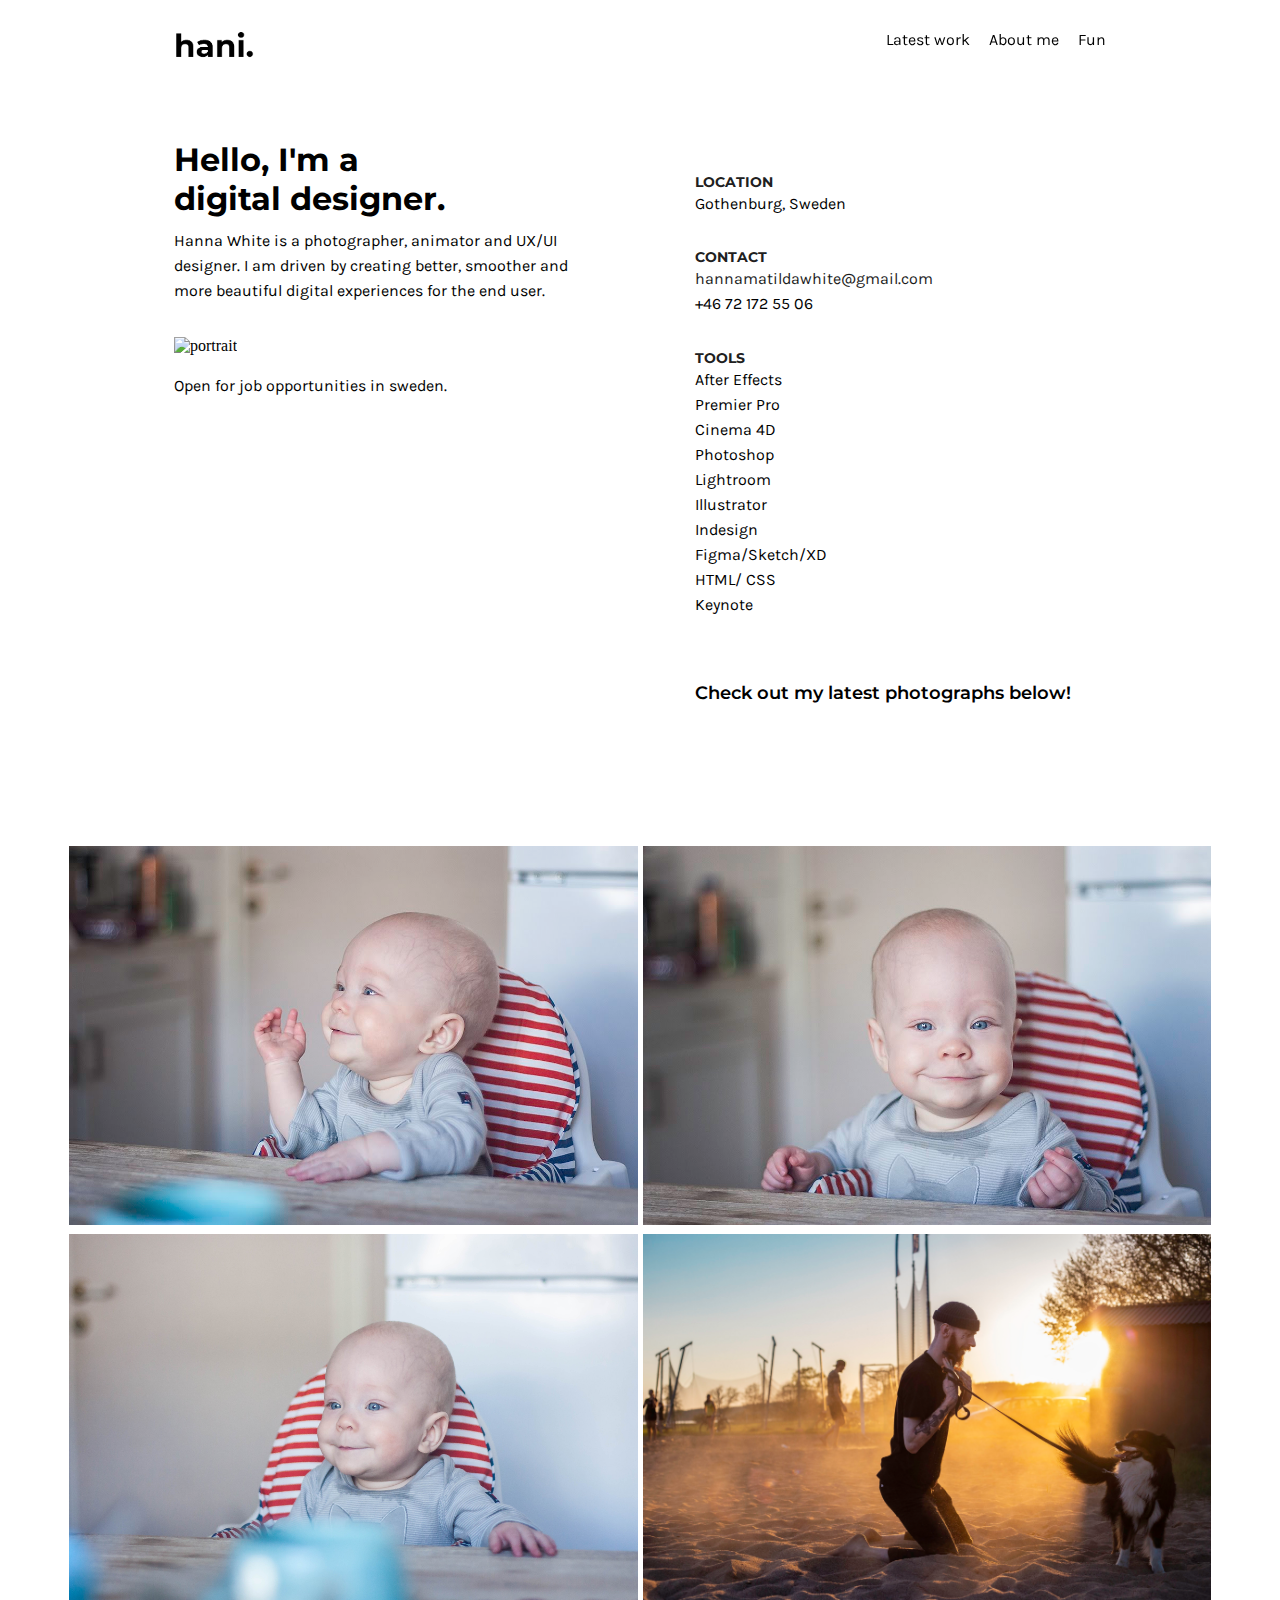
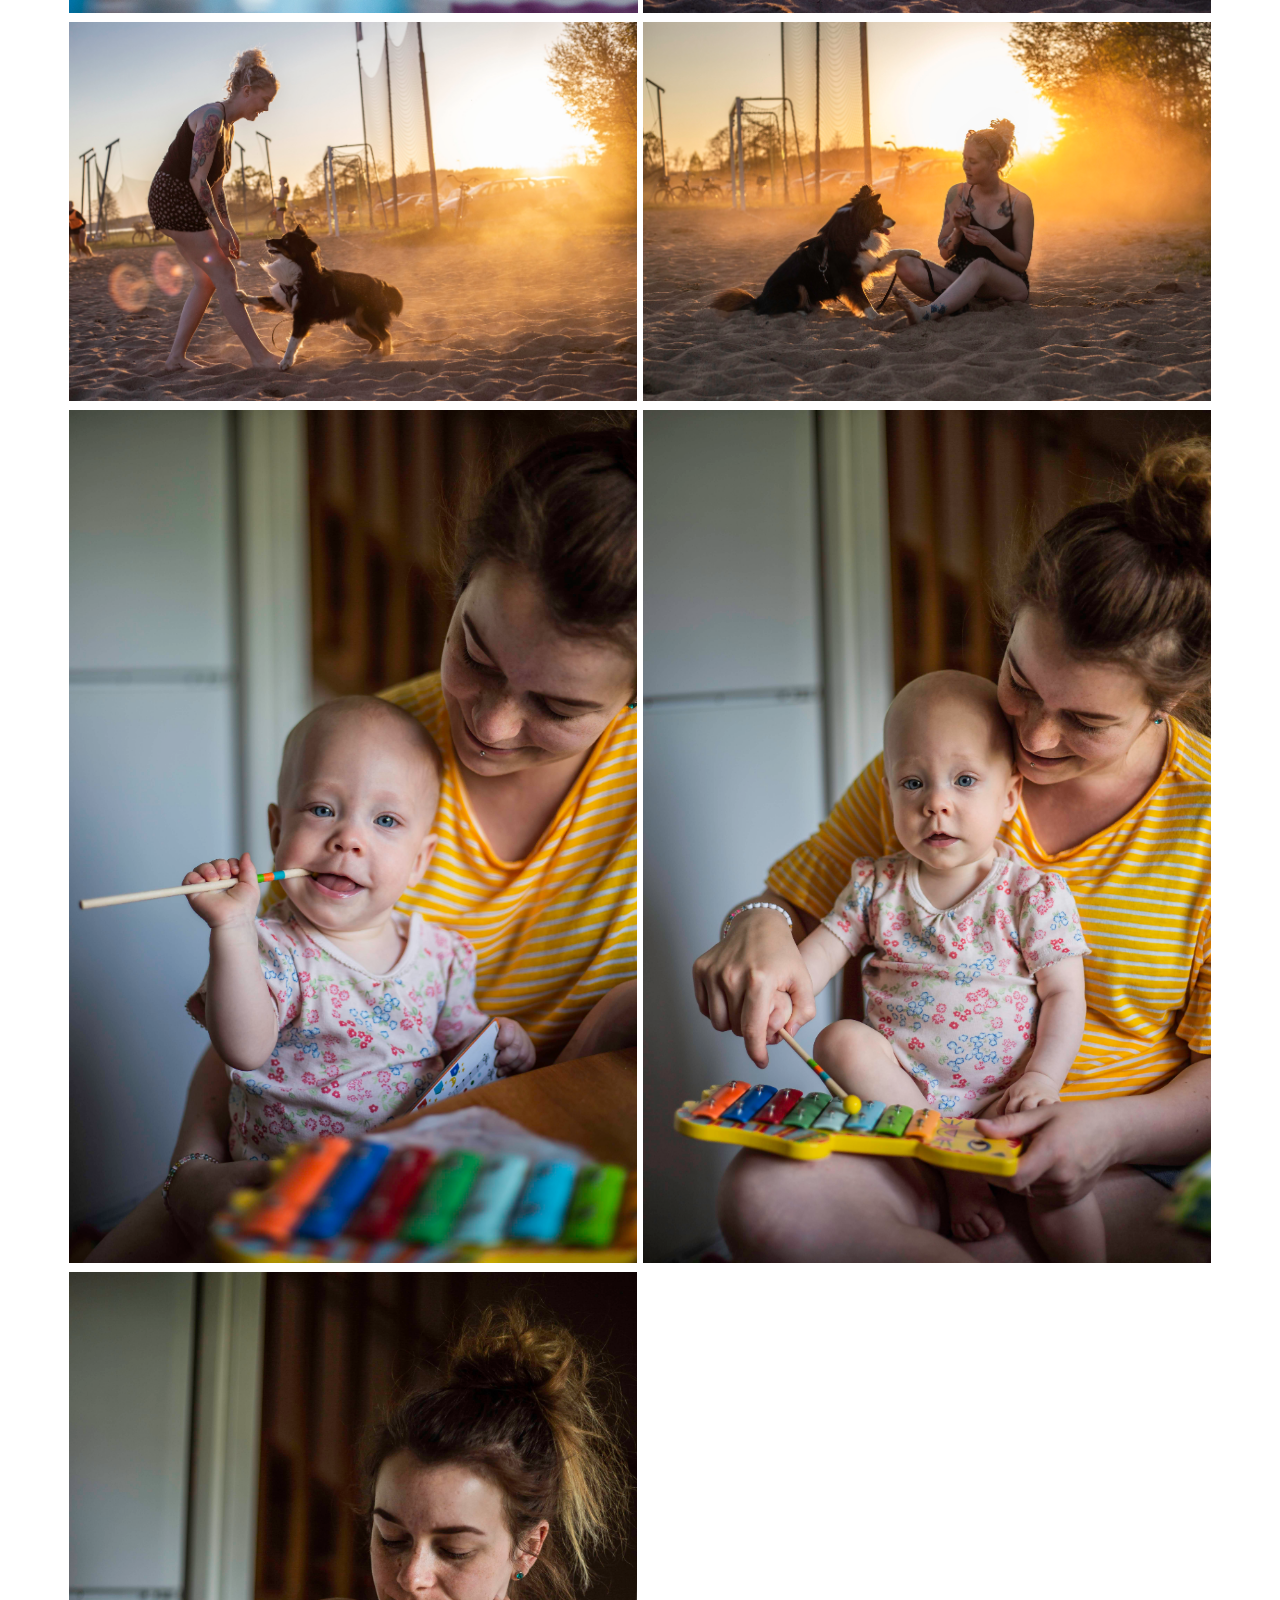
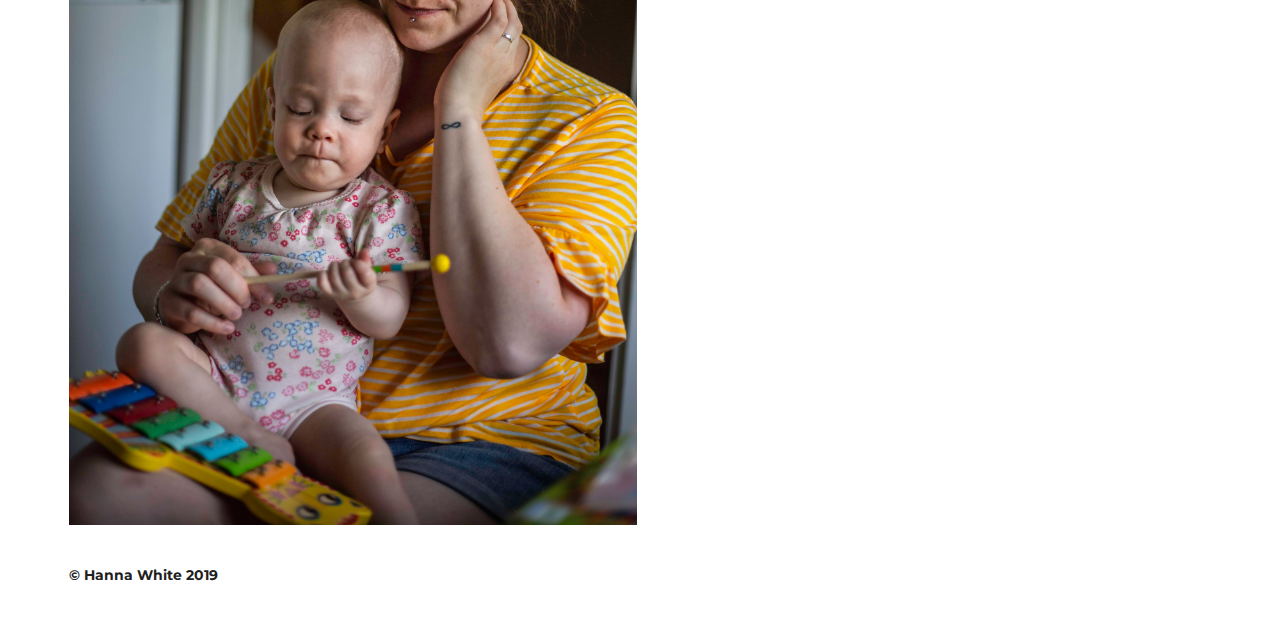
==== about-me.html @ a19e0fc3 "first commit" ====
<!DOCTYPE html>
<html lang="en" dir="ltr">
  <head>
    <link
      rel="stylesheet"
      href="https://use.fontawesome.com/releases/v5.5.0/css/all.css"
      integrity="sha384-B4dIYHKNBt8Bc12p+WXckhzcICo0wtJAoU8YZTY5qE0Id1GSseTk6S+L3BlXeVIU"
      crossorigin="anonymous"
    />
    <link rel="stylesheet" href="style.css" />
    <link
      href="https://fonts.googleapis.com/css?family=Montserrat:400,700,900"
      rel="stylesheet"
    />
    <link
      href="https://fonts.googleapis.com/css?family=Karla"
      rel="stylesheet"
    />
    <meta name="viewport" content="width=device-width,initial-scale=1" />
    <meta charset="utf-8" />
    <title>portfolio</title>
  </head>

  <body>
    <div class="about_content">
      <nav class="about-me-grid-nav">
        <div class="flex-container">
          <a href="/"><img src="bilder/logo-hani.png" alt="logga"/></a>
          <div class="nav-links">
            <a href="/#work">Latest work</a>
            <a href="about-me.html">About me</a>
            <a href="fun.html">Fun</a>
          </div>
        </div>
      </nav>

      <div id="mySidenav" class="sidenav">
        <span class="closebtn">&times;</span>

        <div class="latest_work">
          <a href="/#work">Latest work</a>
        </div>
        <div class="about_me_link">
          <a href="about-me.html">About me</a>
        </div>
        <div class="about_me_link">
          <a href="fun.html">Fun</a>
        </div>
      </div>

      <span class="burgermenu" style="font-size:30px;cursor:pointer"
        >&#9776;</span
      >

      <div class="about-me" id="about-me">
        <h1>
          Hello, I'm a
          <br />
          digital designer.
        </h1>

        <p>
          Hanna White is a photographer, animator and UX/UI designer. I am
          driven by creating better, smoother and more beautiful digital
          experiences for the end user.
        </p>

        <img class="hanna_portrait" src="bilder/hanna_nybild" alt="portrait" />
        <div class="introduction">
          <p>
            Open for job opportunities in sweden.
            <br />
          </p>
        </div>

        <!-- <div class="social">
                <a href="https://www.linkedin.com/in/hanna-white-a1b0a2159/"><i class="fab fa-linkedin-in fa-2x"></i></a>
                <a href="https://www.instagram.com/hanipwhite/"><i class="fab fa-instagram fa-2x"></i></a>
              </div> -->
      </div>
      <div class="content-me">
        <h6>LOCATION</h6>
        <p>Gothenburg, Sweden</p>

        <h6>CONTACT</h6>
        <p>
          <a
            href="mailto:hannamatildawhite@gmail.com?Subject=Hello!"
            target="_top"
            >hannamatildawhite@gmail.com</a
          >

          <br />
          +46 72 172 55 06
        </p>

        <h6>
          TOOLS
        </h6>

        <p>
          After Effects
          <br />
          Premier Pro
          <br />
          Cinema 4D
          <br />
          Photoshop
          <br />
          Lightroom
          <br />
          Illustrator
          <br />
          Indesign
          <br />
          Figma/Sketch/XD
          <br />

          HTML/ CSS
          <br />
          Keynote
        </p>
        <br />

        <h5>Check out my latest photographs below!</h5>
      </div>
    </div>

    <div class="photo">
      <div class="my_photos">
        <img src="bilder/Stina1.jpg" alt="göteborg at night" />
      </div>
      <div class="my_photos2">
        <img src="bilder/Stina2.jpg" alt="göteborg at night" />
      </div>
      <div class="my_photos3">
        <img src="bilder/stina3.jpg" alt="göteborg at night" />
      </div>
      <div class="my_photos4">
        <img src="bilder/koffe.jpg" alt="göteborg at night" />
      </div>
      <div class="my_photos5">
        <img src="bilder/linn.jpg" alt="göteborg at night" />
      </div>
      <div class="my_photos6">
        <img src="bilder/linn2.jpg" alt="göteborg at night" />
      </div>
      <div class="my_photos7">
        <img src="bilder/mordotter3.jpg" alt="göteborg at night" />
      </div>
      <div class="my_photos8">
        <img src="bilder/mordotter2.jpg" alt="göteborg at night" />
      </div>
      <div class="my_photos9">
        <img src="bilder/mordotter.jpg" alt="göteborg at night" />
      </div>

      <div class="hello">
        <h6>
          © Hanna White 2019
        </h6>
      </div>
      <div class="social">
        <a href="https://www.linkedin.com/in/hanna-white-a1b0a2159/"
          ><i class="fab fa-linkedin-in fa-2x"></i
        ></a>
        <a href="https://www.instagram.com/hanipwhite/"
          ><i class="fab fa-instagram fa-2x"></i
        ></a>
      </div>
    </div>

    <script type="text/javascript" src="main.js"></script>
  </body>
</html>
---- style.css ----
html {
  scroll-behavior: smooth;
  overflow: hidden;
}

body {
  background-color: #fff;
  margin: 0;
  padding: 0;
  position: relative;
  overflow: hidden;
  height: 100%;
}

/* * {
  border: 2px solid pink;

} */

a:hover {
  cursor: pointer !important;
}
a {
  text-decoration: none;
}

.loading-screen {
  position: absolute;
  top: 0;
  left: 0;
  z-index: 2;
  height: 100vh;
  width: 100vw;
  display: flex;
  justify-content: center;
  align-content: center;
}
.loading-screen video {
  height: 100vh;
  width: 100vw;
  display: flex;
  justify-content: center;
  align-content: center;
  background-color: #fff;
}
.all-content {
  display: grid;
  grid-template-columns: 132px 1fr 132px;
  grid-template-rows: 70px 1fr;
  margin-top: 30px;
  margin-left: 1.5vw;
  margin-right: 1.5vw;
}

.fun-work {
  display: grid;
  grid-template-columns: 132px 1fr 1fr 1fr 132px;
  margin-top: 30px;
}

.fun-1 {
  background-image: url('bilder/pipe2.gif');
  background-size: cover;
  background-repeat: no-repeat;
  background-position: center;
  grid-column: 2 / 3;
}

.fun-2 {
  background-image: url('bilder/soda_good.gif');
  background-size: cover;
  background-repeat: no-repeat;
  background-position: center;
  grid-column: 3/ 4;
}

.fun-3 {
  background-image: url('bilder/branding.gif');
  background-size: cover;
  background-repeat: no-repeat;
  background-position: center;
  grid-column: 4 / 5;
}

.fun-4 {
  background-image: url('bilder/musicplayer.gif');
  background-size: cover;
  background-repeat: no-repeat;
  background-position: center;
  grid-column: 2/ 3;
}
.fun-5 {
  background-image: url('bilder/gothenburg_fish.gif');
  background-size: cover;
  background-repeat: no-repeat;
  background-position: center;
  grid-column: 3/ 4;
}
.fun-6 {
  background-image: url('bilder/instruktion.gif');
  background-size: cover;
  background-repeat: no-repeat;
  background-position: center;
  grid-column: 4/ 5;
}

#work {
  display: grid;
  grid-template-columns: 132px 1fr 1fr 132px;
  grid-template-rows: 1fr 1fr;
  margin-top: 30px;
}
.arrow-svg {
  position: absolute;
  visibility: hidden;
  color: #fff;
}

.case-content {
  display: grid;
  grid-template-columns: 300px 1fr 300px;
  grid-template-rows: 70px 1fr;
  margin-top: 50px;
  position: relative;
}

.sidenav {
  height: 100%;
  width: 100%;
  position: fixed;
  /* z-index: -1; */
  top: 0;
  right: 0;
  background-color: #fff;
  /* overflow-x: hidden; */
  transition: ease-out 0.2s;
  padding-top: 15px;
  font-family: montserrat;
  opacity: 0;
  display: flex;
  flex-direction: column;
  align-items: center;
}
.sidenav a {
  text-decoration: none;
}

.sidenav :hover {
  color: #e4e4e4;
  cursor: pointer;
}

.sidenav .closebtn {
  position: absolute;
  right: 25px;
  font-size: 50px;
  margin-left: 50px;
  cursor: pointer;
  right: 32px;
}

.latest_work {
  padding: 8px 8px 8px 32px;
  text-decoration: none;
  font-size: 40px;
  font-weight: bold;
  color: #000;
  display: block;
  transition: 0.3s;
  margin-top: 20vh;
}

.about_me_link {
  padding: 8px 8px 8px 32px;
  text-decoration: none;
  font-size: 40px;
  font-weight: bold;
  color: #000;
  display: block;
  transition: 0.3s;
}

h1 {
  font-family: 'Montserrat', sans-serif;
  font-weight: bold;
  font-size: 32px;
  margin-top: 0px;
  margin-bottom: 10px;
}

p {
  font-family: 'Karla', sans-serif;
  font-size: 16px;
  line-height: 25px;
  margin-top: 0px;
}
.next_previous {
  display: flex;
  justify-content: space-between;
  margin-top: 30px;
  font-family: montserrat;
  font-size: 12px;
}
.next_previous a {
  color: rgb(57, 57, 88);
}

.streaming_image {
  display: flex;
  flex-direction: column;
  align-items: center;
}

.read_more p {
  font-family: montserrat;
  font-size: 12px;
}

.case_text h3 {
  margin-bottom: 0px;
}
.case_text p {
  margin-top: 0px;
}

.flex-container {
  font-family: 'Karla', sans-serif;
  display: flex;
  justify-content: space-between;
  height: 70px;
}

.flex-container a {
  text-decoration: none;
  color: black;
}

.flex-container a img {
  width: 80px;
}
.nav-links {
  width: 220px;
  display: flex;
  justify-content: space-between;
}

nav {
  width: 100%;
  grid-row: 1;
  grid-column: 2 / 3;
  z-index: 2;
}

nav a:hover {
  color: rgb(58, 58, 58);
  /* transform: scale(1.2); */
}

nav a:active {
  color: black;
}
.about-me-grid-nav {
  width: 100%;
  grid-row: 1;
  grid-column: 2 / 4;
  z-index: 2;
}

/* .first-page-content {
  grid-template-columns: 132px 1fr 132px;
  grid-column: 3 / 4;
  grid-row: 2;
} */

.introduction {
  display: flex;
  /* justify-content: center; */
  margin: 0px;
}

.social {
  grid-row: 4;
  grid-column: 2;
  margin-bottom: 85px;
  z-index: 1;
}

.social a :hover {
  color: rgb(58, 58, 58);
  transform: scale(1.2);
  cursor: pointer;
}

.social i {
  margin-right: 15px;
}

a {
  color: rgb(27, 27, 27);
  transition: all 0.5s ease-out;
}

section a {
  width: 50%;
  height: 50vh;
  display: flex;
  justify-content: center;
  align-items: center;
}

section {
  display: flex;
  flex-wrap: wrap;
}

#projekt-1 {
  background-image: url('bilder/island_of_light_grey.png');
  background-size: cover;
  background-repeat: no-repeat;
  background-position: center;
  grid-row: 2;
  grid-column: 2 / 3;
}

#projekt-2 {
  background-image: url('bilder/sgn_mockup_grey.png');
  background-size: cover;
  background-repeat: no-repeat;
  background-position: center;
  grid-row: 2;
  grid-column: 3/ 4;
}

#projekt-3 {
  background-image: url('bilder/kplay-mockup.png');
  background-size: cover;
  background-repeat: no-repeat;
  background-position: center;
  grid-row: 1;
  grid-column: 3 / 4;
}

#projekt-4 {
  background-image: url('bilder/swapsie.png');
  background-size: cover;
  background-repeat: no-repeat;
  background-position: center;
  grid-row: 1;
  grid-column: 2/ 3;
}

h2 {
  font-family: 'Montserrat', sans-serif;
  font-weight: 600;
  font-size: 30px;
  letter-spacing: 1px;
  margin-top: 0px;
  margin-bottom: 0px;
  color: #fff;
}

.container {
  position: relative;
  height: 45vh;
  display: flex;
  justify-content: center;
  margin-left: 1.5vw;
  margin-bottom: 1.5vw;
}

.image {
  display: block;
  width: 100%;
  height: auto;
  background-size: auto;
}

.overlay {
  position: absolute;
  top: 0;
  bottom: 0;
  left: 0;
  right: 0;
  height: 100%;
  width: 100%;
  opacity: 0;
  transition: all 0.2s ease-out;
  background-color: rgba(0, 0, 0, 0.9);
}

.container:hover .overlay {
  opacity: 1;
}

.text {
  font-family: 'Karla', sans-serif;
  color: white;
  position: absolute;
  top: 50%;
  left: 50%;
  -webkit-transform: translate(-50%, -50%);
  -ms-transform: translate(-50%, -50%);
  transform: translate(-50%, -50%);
  text-align: center;
}

h3 {
  font-family: 'Karla', sans-serif;
  font-size: 18px;
  font-weight: lighter;
}
h6 {
  font-family: 'Montserrat', sans-serif;
  font-size: 14px;
  color: rgb(32, 32, 32);
  margin-bottom: 0px;
}

ul {
  font-family: 'Karla', sans-serif;
  font-size: 16px;
  line-height: 25px;
}

.about_content {
  display: grid;
  grid-template-columns: 64px 1fr 1fr 64px;
  margin-top: 30px;
  column-gap: 110px;
  row-gap: 40px;
}

.photo {
  display: grid;
  grid-template-columns: 132px 1fr 1fr 1fr 132px;
  /* grid-template-rows: 1fr 1fr 1fr 1fr; */
  margin-top: 110px;
  column-gap: 5px;
  row-gap: 5px;
}

.photo > div > img {
  max-width: 100%;
}
.hello {
  grid-row: 4;
  grid-column: 2;
}
.social2 {
  grid-row: 4;
  grid-column: 2;
}

.my_photos {
  grid-row: 1;
  grid-column: 2/ 3;
}
.my_photos2 {
  grid-row: 1;
  grid-column: 3/ 4;
}
.my_photos3 {
  grid-row: 1;
  grid-column: 4/ 5;
}
.my_photos4 {
  grid-row: 2;
  grid-column: 2/ 3;
}
.my_photos5 {
  grid-row: 2;
  grid-column: 3/ 4;
}
.my_photos6 {
  grid-row: 2;
  grid-column: 4/ 5;
}
.my_photos7 {
  grid-row: 3;
  grid-column: 2;
}
.my_photos8 {
  grid-row: 3;
  grid-column: 3;
}
.my_photos9 {
  grid-row: 3;
  grid-column: 4;
}

.about-me {
  grid-row: 2;
  grid-column: 2/ 3;
}

.content-me h1 {
  font-size: 40px;
}

.content-me {
  width: 30vw;
  grid-column: 3/4;
  grid-row: 2;
}
.contact {
  margin-bottom: 4vh;
  writing-mode: vertical-rl;
  text-orientation: mixed;
}
.contact h6 {
  margin-left: 500px;
  margin-top: -400px;
}

.arrow_down {
  margin-left: 491px;
  margin-top: -106px;
  z-index: 2;
  position: absolute;
}

.contact h3 {
  margin-top: 0;
  margin-bottom: 0;
}

.contact p {
  margin-top: 0;
  margin-bottom: 0;
}

.case {
  grid-row: 2;
  grid-column: 2 / 3;
  display: flex;
  /* flex-direction: row-reverse; */
  justify-content: flex-end;
  display: flex;
  justify-content: space-between;
  margin-top: 50vh;
  flex-direction: column;
}

.img_container {
  display: flex;
  flex-direction: column;
  justify-content: center;
  align-items: center;
}
.case img {
  max-width: 670px;
  margin-bottom: 1.5vh;
}

.case_text {
  max-width: 100vw;
}

.sgn {
  color: #fd92df;
}

.add {
  color: #a8a0ff;
}

.swede {
  color: #ffa14a;
}

.happen {
  color: #32cbc2;
}

.mens {
  color: #2f9e6f;
}

.island-span {
  color: #ee3ba4;
}

.system {
  color: #cb543a;
}

.adnan_quote {
  color: #000;
}

h5 {
  font-family: 'Montserrat', sans-serif;
  font-weight: 600;
  font-size: 18px;
  line-height: 25px;
}

h4 {
  font-family: 'Montserrat', sans-serif;
  font-weight: 600;
  font-size: 30px;
}

video {
  height: 100vh;
  width: 100%;
  top: 0;
  left: 0;
  margin-top: -5vh;
  margin-bottom: -5vh;
}

ul {
  list-style-type: square;
}

.about-me img {
  max-width: 400px;
  margin-top: 2vh;
  margin-bottom: 2vh;
}
.burgermenu {
  display: none;
}
/* .sidenav {
  visibility: hidden;
} */
/* .sidenav {
  z-index: 3;
} */

@media screen and (max-width: 1300px) {
  #work {
    grid-template-columns: 132px 1fr 1fr 132px;
  }
  .photo {
    grid-template-columns: 64px 1fr 1fr 64px;
  }
  .my_photos {
    grid-column: 2/3;
  }
  .my_photos2 {
    grid-column: 3/4;
  }
  .my_photos3 {
    grid-column: 2/3;
    grid-row: 2;
  }
  .my_photos4 {
    grid-column: 3/4;
    grid-row: 2;
  }
  .my_photos5 {
    grid-column: 2/3;
    grid-row: 3;
  }
  .my_photos6 {
    grid-column: 3/4;
    grid-row: 3;
  }
  .my_photos7 {
    grid-column: 2/3;
    grid-row: 4;
  }
  .my_photos8 {
    grid-column: 3/4;
    grid-row: 4;
  }
  .my_photos9 {
    grid-column: 2/3;
    grid-row: 5;
  }

  .hello,
  .social {
    grid-column: 2/3;
    grid-row: 6;
  }
  .fun-work {
    grid-template-columns: 132px 1fr 1fr 1fr 132px;
  }
  .case-content {
    display: grid;
    grid-template-columns: 132px 1fr 132px;
    grid-template-rows: 70px 1fr;
    margin-top: 50px;
    position: relative;
  }
}

.all-content {
  display: grid;
  grid-template-columns: 132px 1fr 132px;
  grid-template-rows: 70px 1fr;
  margin-top: 30px;
  margin-left: 1.5vw;
  margin-right: 1.5vw;
}

.case {
  grid-row: 2;
  grid-column: 2 / 3;
  display: flex;
  justify-content: space-between;
  margin-top: 10vh;
  position: relative;
  margin-top: 50vh;
}

.img_container {
  display: flex;
  flex-direction: column;
  justify-content: center;
  align-self: center;
  margin-top: 5vh;
}
.case img {
  margin-bottom: 1.5vh;
}

.case video {
  height: 100vh;
  width: 100%;
  top: 0;
  left: 0;
}

.case_text {
  max-width: 100vw;
  align-self: center;
}

.about-me {
  height: 100%;
  flex-direction: column;
  align-items: flex-start;
}
.case_hero1 {
  height: 50vh;
  width: 100%;
  position: absolute;
  top: 0;
  left: 0;
  background-image: url(bilder/islandoflight_iphone.png);
  background-size: cover;
  background-position: center;
  background-repeat: no-repeat;
  margin-top: 5vh;
}

.case_hero2 {
  height: 49vh;
  width: 100%;
  position: absolute;
  top: 0;
  left: 0;
  background-image: url(bilder/visitkort.png);
  background-size: cover;
  background-position: center;
  background-repeat: no-repeat;
  margin-top: 5vh;
}
.case_hero3 {
  height: 50vh;
  width: 100%;
  position: absolute;
  top: 0;
  left: 0;
  background-image: url(bilder/mockup-kplay.png);
  background-size: cover;
  background-position: center;
  background-repeat: no-repeat;
  margin-top: 5vh;
}
.case_hero4 {
  height: 50vh;
  width: 100%;
  position: absolute;
  top: 0;
  left: 0;
  background-image: url(bilder/mockup-swapsie.png);
  background-size: cover;
  background-position: center;
  background-repeat: no-repeat;
  margin-top: 5vh;
}

.middle2_1 {
  height: 40vh;
  width: 100%;
  top: 0;
  left: 0;
  background-image: url(bilder/sgn.png);
  background-size: contain;
  background-position: center;
  background-repeat: no-repeat;
  margin-top: 1vh;
  margin-bottom: 1vh;
}
.middle2_2 {
  height: 10vh;
  width: 100%;
  top: 0;
  left: 0;
  background-image: url(bilder/logos.png);
  background-size: contain;
  background-position: center;
  background-repeat: no-repeat;
  margin-top: 5vh;
  margin-bottom: 5vh;
}

.middle2_3 {
  height: 30vh;
  width: 100%;
  top: 0;
  left: 0;
  background-image: url(bilder/figurer.gif);
  background-size: contain;
  background-position: center;
  background-repeat: no-repeat;
  margin-top: 0vh;
  margin-bottom: 0vh;
}
.middle2_4 {
  height: 40vh;
  width: 100%;
  top: 0;
  left: 0;
  background-image: url(bilder/mobile_sgn_grey.png);
  background-size: cover;
  background-position: center;
  background-repeat: no-repeat;
  margin-top: 1vh;
  margin-bottom: 1vh;
}

.middle2_5 {
  height: 40vh;
  width: 100%;
  top: 0;
  left: 0;
  background-image: url(bilder/sgn_mockup_grey.png);
  background-size: cover;
  background-position: center;
  background-repeat: no-repeat;
  margin-top: 0vh;
  margin-bottom: 0vh;
}

/*  RESPONSIVE FOR IPAD PORTRAIT  */
@media screen and (max-width: 1100px) {
  #work {
    display: grid;
    grid-template-columns: 16px 1fr 1fr 16px;
    grid-template-rows: 1fr 1fr 1fr 1fr;
    margin-top: 30px;
  }
  .photo {
    grid-template-columns: 64px 1fr 1fr 64px;
  }

  #projekt-1 {
    grid-row: 4;
    grid-column: 2 /4;
  }
  #projekt-2 {
    grid-row: 3;
    grid-column: 2 /4;
  }
  #projekt-3 {
    grid-row: 2;
    grid-column: 2 /4;
  }
  #projekt-4 {
    grid-row: 1;
    grid-column: 2 /4;
  }
  .fun-work {
    display: grid;
    grid-template-columns: 16px 1fr 1fr 1fr 16px;
    margin-top: 30px;
  }
  .fun-1 {
    grid-column: 2 /5;
  }
  .fun-2 {
    grid-column: 2 /5;
  }
  .fun-3 {
    grid-column: 2 /5;
  }
  .fun-4 {
    grid-column: 2 /5;
  }
  .fun-5 {
    grid-column: 2 /5;
  }
  .fun-6 {
    grid-column: 2 /5;
  }

  .container {
    position: relative;
    height: 60vh;
    display: flex;
    justify-content: center;
    margin-left: 1.5vw;
    margin-bottom: 1.5vw;
    margin-right: 1.5vw;
  }

  .all-content {
    display: grid;
    grid-template-columns: 72px 1fr 72px;
    grid-template-rows: 70px 1fr;
    margin-top: 30px;
    margin-left: 1.5vw;
    margin-right: 1.5vw;
  }

  .about_content {
    display: grid;
    grid-template-columns: 16px 1fr 1fr 16px;
    grid-template-rows: 70px 1fr;
    margin-top: 30px;
    margin-left: 1.5vw;
    margin-right: 1.5vw;
    column-gap: 70px;
    row-gap: 40px;
  }

  .about-me {
    display: flex;
    position: relative;
  }

  .case {
    grid-row: 2;
    grid-column: 2 / 3;
    display: flex;
    justify-content: space-between;
    position: relative;
    margin-top: 45vh;
  }

  .img_container {
    display: flex;
    flex-direction: column;
    justify-content: center;
    align-self: center;
    margin-top: 5vh;
  }
  .case img {
    max-width: 80%;
    margin-bottom: 1.5vh;
  }

  .case video {
    max-width: 100%;
    margin-bottom: -2vh;
  }

  .case_text {
    max-width: 100vw;
    align-self: center;
  }

  .case_hero1 {
    height: 40vh;
    width: 100%;
    /* z-index: -1; */
    position: absolute;
    top: 0;
    left: 0;
    background-image: url(bilder/islandoflight_iphone.png);
    background-size: cover;
    background-position: center;
    background-repeat: no-repeat;
    margin-top: 5vh;
  }

  .case_hero2 {
    height: 42vh;
    width: 100%;
    /* z-index: -1; */
    position: absolute;
    top: 0;
    left: 0;
    background-image: url(bilder/colors.gif);
    background-size: cover;
    background-position: center;
    background-repeat: no-repeat;
    margin-top: 7vh;
  }
  .case_hero3 {
    height: 40vh;
    width: 100%;
    /* z-index: -1; */
    position: absolute;
    top: 0;
    left: 0;
    background-size: cover;
    background-position: center;
    background-repeat: no-repeat;
    margin-top: 5vh;
  }
  .case_hero4 {
    height: 40vh;
    width: 100%;
  }
}

@media screen and (max-width: 900px) {
  .burgermenu {
    display: initial;
    position: absolute;
    right: 32px;
  }
  .nav-links {
    display: none;
  }
  .photo {
    display: grid;
    grid-template-columns: 16px 1fr 16px;
  }
  .photo > div > img {
    max-width: 100%;
  }
  .my_photos {
    grid-column: 2/3;
    grid-row: 1;
  }
  .my_photos2 {
    grid-column: 2/3;
    grid-row: 2;
  }
  .my_photos3 {
    grid-column: 2/3;
    grid-row: 3;
  }
  .my_photos4 {
    grid-column: 2/3;
    grid-row: 4;
  }
  .my_photos5 {
    grid-column: 2/3;
    grid-row: 5;
  }
  .my_photos6 {
    grid-column: 2/3;
    grid-row: 6;
  }
  .my_photos7 {
    grid-column: 2/3;
    grid-row: 7;
  }
  .my_photos8 {
    grid-column: 2/3;
    grid-row: 8;
  }
  .my_photos9 {
    grid-column: 2/3;
    grid-row: 9;
  }
  .hello {
    grid-column: 2/3;
    grid-row: 10;
  }
  .social {
    grid-column: 2/3;
    grid-row: 10;
  }
}

/* RESPONSIVE FOR SMALLER PADS */

@media screen and (max-width: 770px) {
  h4 {
    font-size: 28px;
  }
  .container {
    height: 40vh;
  }

  .about-me img {
    width: 100%;
    margin-top: 30px;
  }

  .case video {
    max-width: 100%;
    height: 100vh;
    top: 0;
    left: 0;
  }

  .img_container {
    display: flex;
    flex-direction: column;
    justify-content: center;
    align-self: center;
    margin-top: 5vh;
  }
  .case img {
    max-width: 100%;
    margin-bottom: 1.5vh;
  }

  .case_text {
    max-width: 100vw;
    align-self: center;
  }

  .case-content {
    display: grid;
    grid-template-columns: 72px 1fr 72px;
    grid-template-rows: 70px 1fr;
    margin-top: 50px;
  }

  .all-content {
    grid-template-columns: 72px 1fr 72px;
  }
  .content-me {
    width: 100%;
    grid-column: 2/4;
    grid-row: 3;
    z-index: 1;
  }

  .about-me {
    grid-column: 2/4;
  }

  .burgermenu {
    display: initial;
    position: absolute;
    right: 32px;
  }

  .nav-links {
    display: none;
  }

  .case_hero1 {
    height: 35vh;
    width: 100%;
    /* z-index: -1; */
    position: absolute;
    top: 0;
    left: 0;
    background-image: url(bilder/islandoflight_iphone.png);
    background-size: cover;
    background-position: center;
    background-repeat: no-repeat;
    margin-top: 5vh;
  }

  .case_hero2 {
    height: 40vh;
    width: 100%;
    /* z-index: -1; */
    position: absolute;
    top: 0;
    left: 0;
    background-image: url(bilder/colors.gif);
    background-size: cover;
    background-position: center;
    background-repeat: no-repeat;
    margin-top: 5vh;
  }
  .case_hero3 {
    height: 35vh;
    width: 100%;
    /* z-index: -1; */
    position: absolute;
    top: 0;
    left: 0;
    background-size: cover;
    background-position: center;
    background-repeat: no-repeat;
    margin-top: 5vh;
  }
  .case_hero4 {
    height: 35vh;
    width: 100%;

    margin-top: 8vh;
  }

  .case {
    margin-top: 40vh;
  }
}

/* RESPONSIVE FOR LARGE PHONES */

@media screen and (max-width: 600px) {
  h1 {
    font-size: 28px;
  }
  h4 {
    font-size: 18px;
  }
  #work {
    grid-template-columns: 8px 1fr 1fr 8px;
  }
  .fun-work {
    grid-template-columns: 8px 1fr 8px;
  }

  .all-content {
    grid-template-columns: 16px 1fr 16px;
  }

  .container {
    height: 35vh;
  }

  .case video {
    height: 100vh;
    width: 100%;
    top: 0;
    left: 0;
  }

  h2 {
    font-size: 20px;
    font-weight: 600;
  }

  p {
    font-weight: lighter;
  }

  .about_content {
    display: grid;
    grid-template-columns: 16px 1fr 1fr 16px;
    grid-template-rows: 70px 1fr;
    margin-top: 30px;
    margin-left: 1.5vw;
    margin-right: 1.5vw;
    column-gap: 20px;
    row-gap: 0px;
  }

  .about-me {
    grid-column: 2/4;
  }

  .about-me img {
    width: 100%;
    margin-right: 1.5vw;
    margin-top: 20px;
  }

  .content-me {
    width: 100%;
    grid-column: 2/4;
    grid-row: 3;
  }

  .img_container {
    display: flex;
    flex-direction: column;
    justify-content: center;
    align-self: center;
    margin-top: 5vh;
  }
  .case img {
    max-width: 100%;
    margin-bottom: 1.5vh;
  }

  .case_text {
    max-width: 100vw;
    align-self: center;
  }

  .case-content {
    display: grid;
    grid-template-columns: 32px 1fr 32px;
    grid-template-rows: 70px 1fr;
    margin-top: 50px;
  }

  .burgermenu {
    position: absolute;
    right: 32px;
  }
  /* .nav-links {
  visibility: hidden;
} */

  .case_hero2 {
    margin-top: 5vh;
    background-size: 100%;
  }

  .case_hero1 {
    margin-top: 8vh;
    background-size: cover;
  }
  .case_hero3 {
    margin-top: 5vh;
    background-size: contain;
  }
  .case_hero4 {
    margin-top: 10vh;
    background-size: cover;
  }
  .middle2_5 {
    height: 30vh;
    background-size: contain;
    margin-top: 0vh;
    margin-bottom: 0vh;
  }
  .middle2_1 {
    height: 60vh;
    background-size: cover;
    margin-top: 0vh;
    margin-bottom: 0vh;
  }
  .middle2_4 {
    height: 35vh;
    background-size: contain;
    margin-top: 0vh;
    margin-bottom: 0vh;
  }
}

/* RESPONVEISVE FOR SMALL PHONES */

@media screen and (max-width: 411px) {
  .case_text {
    max-width: 100vw;
  }

  .case video {
    max-width: 100%;
    height: 100vh;
    top: 0;
    left: 0;
  }

  h1 {
    font-size: 19px;
  }
  .sidenav a {
    font-size: 18px;
    padding: 15px;
  }

  .case_hero2 {
    margin-top: 30px;
    background-size: contain;
  }
  .case_hero1 {
    margin-top: 50px;
    background-size: cover;
  }
  .case_hero3 {
    margin-top: 50px;
    background-size: cover;
  }
  .case_hero4 {
    margin-top: 8vh;
    background-size: cover;
  }
  .case {
    margin-top: 35vh;
  }

  .middle2_1 {
    height: 60vh;
    background-size: cover;
    margin-top: 0vh;
    margin-bottom: 0vh;
  }
  .middle2_4 {
    height: 35vh;
    background-size: contain;
    margin-top: 0vh;
    margin-bottom: 0vh;
  }

  .middle2_5 {
    height: 30vh;
    background-size: contain;
    margin-top: 0vh;
    margin-bottom: 0vh;
  }
  .case video {
    margin-top: 0vh;
  }
}
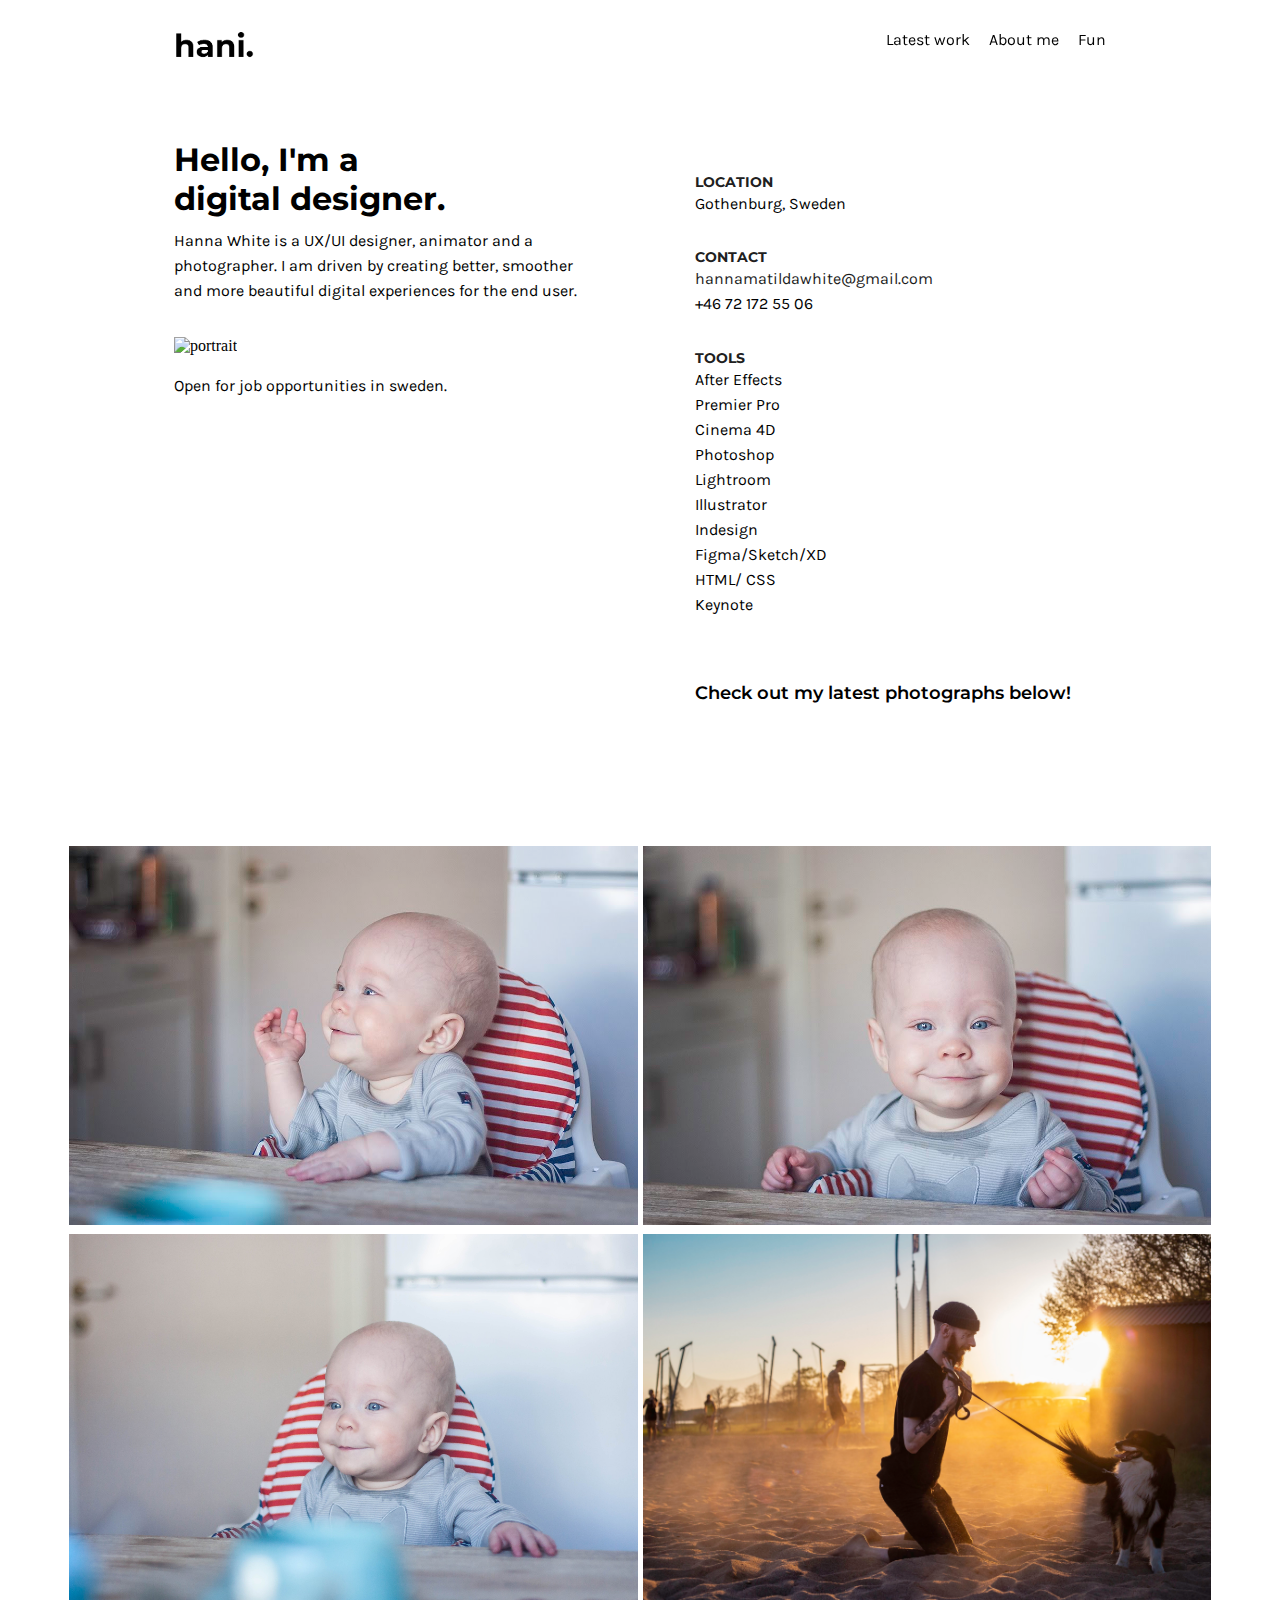
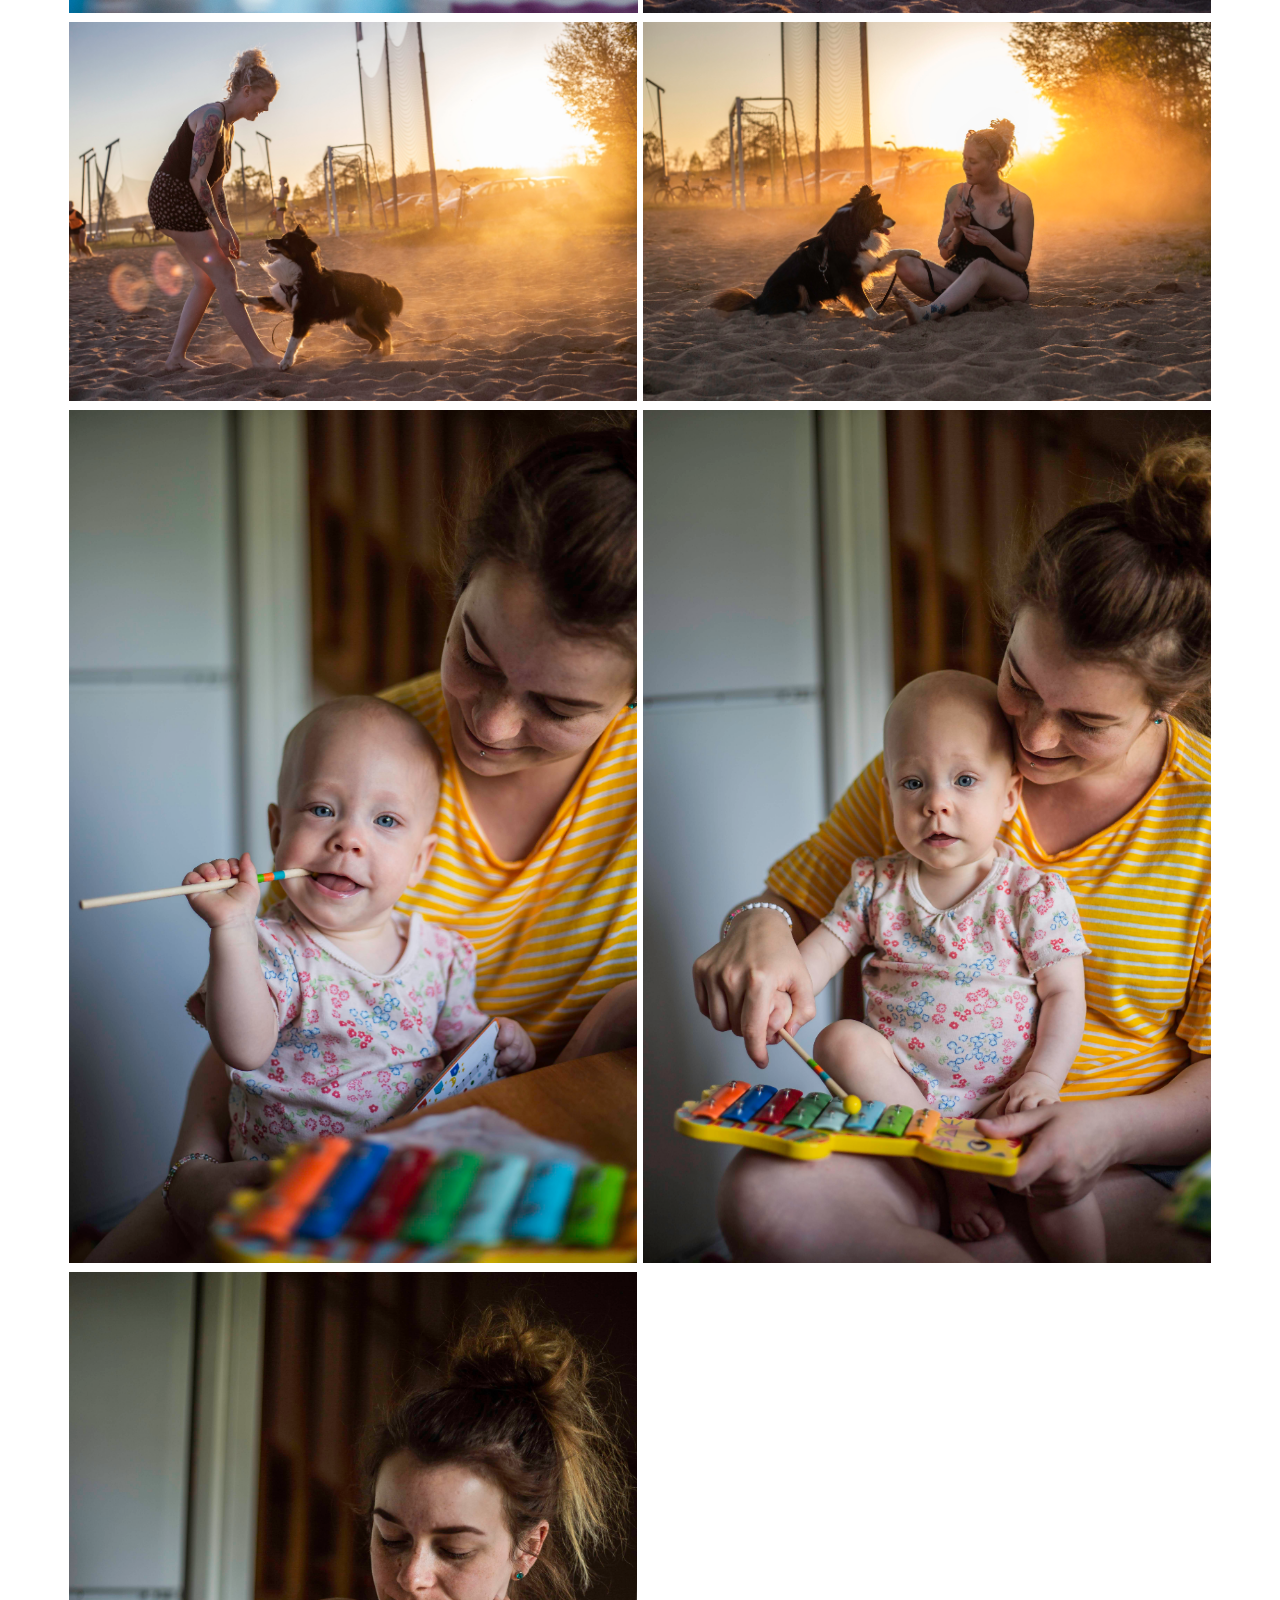
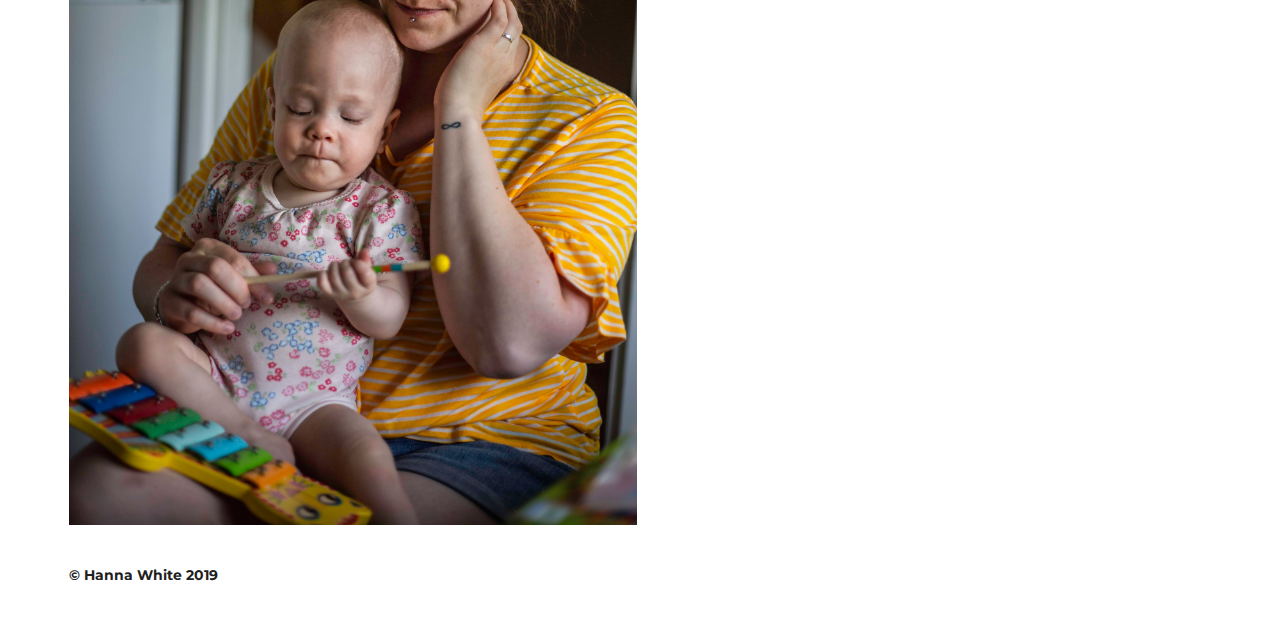
==== commit 8763b752: "changes in fun page" ====
--- a/about-me.html
+++ b/about-me.html
@@ -1,175 +1,175 @@
 <!DOCTYPE html>
 <html lang="en" dir="ltr">
-  <head>
-    <link
-      rel="stylesheet"
-      href="https://use.fontawesome.com/releases/v5.5.0/css/all.css"
-      integrity="sha384-B4dIYHKNBt8Bc12p+WXckhzcICo0wtJAoU8YZTY5qE0Id1GSseTk6S+L3BlXeVIU"
-      crossorigin="anonymous"
-    />
-    <link rel="stylesheet" href="style.css" />
-    <link
-      href="https://fonts.googleapis.com/css?family=Montserrat:400,700,900"
-      rel="stylesheet"
-    />
-    <link
-      href="https://fonts.googleapis.com/css?family=Karla"
-      rel="stylesheet"
-    />
-    <meta name="viewport" content="width=device-width,initial-scale=1" />
-    <meta charset="utf-8" />
-    <title>portfolio</title>
-  </head>
+	<head>
+		<link
+			rel="stylesheet"
+			href="https://use.fontawesome.com/releases/v5.5.0/css/all.css"
+			integrity="sha384-B4dIYHKNBt8Bc12p+WXckhzcICo0wtJAoU8YZTY5qE0Id1GSseTk6S+L3BlXeVIU"
+			crossorigin="anonymous"
+		/>
+		<link rel="stylesheet" href="style.css" />
+		<link
+			href="https://fonts.googleapis.com/css?family=Montserrat:400,700,900"
+			rel="stylesheet"
+		/>
+		<link
+			href="https://fonts.googleapis.com/css?family=Karla"
+			rel="stylesheet"
+		/>
+		<meta name="viewport" content="width=device-width,initial-scale=1" />
+		<meta charset="utf-8" />
+		<title>portfolio</title>
+	</head>
 
-  <body>
-    <div class="about_content">
-      <nav class="about-me-grid-nav">
-        <div class="flex-container">
-          <a href="/"><img src="bilder/logo-hani.png" alt="logga"/></a>
-          <div class="nav-links">
-            <a href="/#work">Latest work</a>
-            <a href="about-me.html">About me</a>
-            <a href="fun.html">Fun</a>
-          </div>
-        </div>
-      </nav>
+	<body>
+		<div class="about_content">
+			<nav class="about-me-grid-nav">
+				<div class="flex-container">
+					<a href="/"><img src="bilder/logo-hani.png" alt="logga"/></a>
+					<div class="nav-links">
+						<a href="/#work">Latest work</a>
+						<a href="about-me.html">About me</a>
+						<a href="fun.html">Fun</a>
+					</div>
+				</div>
+			</nav>
 
-      <div id="mySidenav" class="sidenav">
-        <span class="closebtn">&times;</span>
+			<div id="mySidenav" class="sidenav">
+				<span class="closebtn">&times;</span>
 
-        <div class="latest_work">
-          <a href="/#work">Latest work</a>
-        </div>
-        <div class="about_me_link">
-          <a href="about-me.html">About me</a>
-        </div>
-        <div class="about_me_link">
-          <a href="fun.html">Fun</a>
-        </div>
-      </div>
+				<div class="latest_work">
+					<a href="/#work">Latest work</a>
+				</div>
+				<div class="about_me_link">
+					<a href="about-me.html">About me</a>
+				</div>
+				<div class="about_me_link">
+					<a href="fun.html">Fun</a>
+				</div>
+			</div>
 
-      <span class="burgermenu" style="font-size:30px;cursor:pointer"
-        >&#9776;</span
-      >
+			<span class="burgermenu" style="font-size:30px;cursor:pointer"
+				>&#9776;</span
+			>
 
-      <div class="about-me" id="about-me">
-        <h1>
-          Hello, I'm a
-          <br />
-          digital designer.
-        </h1>
+			<div class="about-me" id="about-me">
+				<h1>
+					Hello, I'm a
+					<br />
+					digital designer.
+				</h1>
 
-        <p>
-          Hanna White is a photographer, animator and UX/UI designer. I am
-          driven by creating better, smoother and more beautiful digital
-          experiences for the end user.
-        </p>
+				<p>
+					Hanna White is a UX/UI designer, animator and a photographer. I am
+					driven by creating better, smoother and more beautiful digital
+					experiences for the end user.
+				</p>
 
-        <img class="hanna_portrait" src="bilder/hanna_nybild" alt="portrait" />
-        <div class="introduction">
-          <p>
-            Open for job opportunities in sweden.
-            <br />
-          </p>
-        </div>
+				<img class="hanna_portrait" src="bilder/hanna_nybild" alt="portrait" />
+				<div class="introduction">
+					<p>
+						Open for job opportunities in sweden.
+						<br />
+					</p>
+				</div>
 
-        <!-- <div class="social">
+				<!-- <div class="social">
                 <a href="https://www.linkedin.com/in/hanna-white-a1b0a2159/"><i class="fab fa-linkedin-in fa-2x"></i></a>
                 <a href="https://www.instagram.com/hanipwhite/"><i class="fab fa-instagram fa-2x"></i></a>
               </div> -->
-      </div>
-      <div class="content-me">
-        <h6>LOCATION</h6>
-        <p>Gothenburg, Sweden</p>
+			</div>
+			<div class="content-me">
+				<h6>LOCATION</h6>
+				<p>Gothenburg, Sweden</p>
 
-        <h6>CONTACT</h6>
-        <p>
-          <a
-            href="mailto:hannamatildawhite@gmail.com?Subject=Hello!"
-            target="_top"
-            >hannamatildawhite@gmail.com</a
-          >
+				<h6>CONTACT</h6>
+				<p>
+					<a
+						href="mailto:hannamatildawhite@gmail.com?Subject=Hello!"
+						target="_top"
+						>hannamatildawhite@gmail.com</a
+					>
 
-          <br />
-          +46 72 172 55 06
-        </p>
+					<br />
+					+46 72 172 55 06
+				</p>
 
-        <h6>
-          TOOLS
-        </h6>
+				<h6>
+					TOOLS
+				</h6>
 
-        <p>
-          After Effects
-          <br />
-          Premier Pro
-          <br />
-          Cinema 4D
-          <br />
-          Photoshop
-          <br />
-          Lightroom
-          <br />
-          Illustrator
-          <br />
-          Indesign
-          <br />
-          Figma/Sketch/XD
-          <br />
+				<p>
+					After Effects
+					<br />
+					Premier Pro
+					<br />
+					Cinema 4D
+					<br />
+					Photoshop
+					<br />
+					Lightroom
+					<br />
+					Illustrator
+					<br />
+					Indesign
+					<br />
+					Figma/Sketch/XD
+					<br />
 
-          HTML/ CSS
-          <br />
-          Keynote
-        </p>
-        <br />
+					HTML/ CSS
+					<br />
+					Keynote
+				</p>
+				<br />
 
-        <h5>Check out my latest photographs below!</h5>
-      </div>
-    </div>
+				<h5>Check out my latest photographs below!</h5>
+			</div>
+		</div>
 
-    <div class="photo">
-      <div class="my_photos">
-        <img src="bilder/Stina1.jpg" alt="göteborg at night" />
-      </div>
-      <div class="my_photos2">
-        <img src="bilder/Stina2.jpg" alt="göteborg at night" />
-      </div>
-      <div class="my_photos3">
-        <img src="bilder/stina3.jpg" alt="göteborg at night" />
-      </div>
-      <div class="my_photos4">
-        <img src="bilder/koffe.jpg" alt="göteborg at night" />
-      </div>
-      <div class="my_photos5">
-        <img src="bilder/linn.jpg" alt="göteborg at night" />
-      </div>
-      <div class="my_photos6">
-        <img src="bilder/linn2.jpg" alt="göteborg at night" />
-      </div>
-      <div class="my_photos7">
-        <img src="bilder/mordotter3.jpg" alt="göteborg at night" />
-      </div>
-      <div class="my_photos8">
-        <img src="bilder/mordotter2.jpg" alt="göteborg at night" />
-      </div>
-      <div class="my_photos9">
-        <img src="bilder/mordotter.jpg" alt="göteborg at night" />
-      </div>
+		<div class="photo">
+			<div class="my_photos">
+				<img src="bilder/Stina1.jpg" alt="göteborg at night" />
+			</div>
+			<div class="my_photos2">
+				<img src="bilder/Stina2.jpg" alt="göteborg at night" />
+			</div>
+			<div class="my_photos3">
+				<img src="bilder/stina3.jpg" alt="göteborg at night" />
+			</div>
+			<div class="my_photos4">
+				<img src="bilder/koffe.jpg" alt="göteborg at night" />
+			</div>
+			<div class="my_photos5">
+				<img src="bilder/linn.jpg" alt="göteborg at night" />
+			</div>
+			<div class="my_photos6">
+				<img src="bilder/linn2.jpg" alt="göteborg at night" />
+			</div>
+			<div class="my_photos7">
+				<img src="bilder/mordotter3.jpg" alt="göteborg at night" />
+			</div>
+			<div class="my_photos8">
+				<img src="bilder/mordotter2.jpg" alt="göteborg at night" />
+			</div>
+			<div class="my_photos9">
+				<img src="bilder/mordotter.jpg" alt="göteborg at night" />
+			</div>
 
-      <div class="hello">
-        <h6>
-          © Hanna White 2019
-        </h6>
-      </div>
-      <div class="social">
-        <a href="https://www.linkedin.com/in/hanna-white-a1b0a2159/"
-          ><i class="fab fa-linkedin-in fa-2x"></i
-        ></a>
-        <a href="https://www.instagram.com/hanipwhite/"
-          ><i class="fab fa-instagram fa-2x"></i
-        ></a>
-      </div>
-    </div>
+			<div class="hello">
+				<h6>
+					© Hanna White 2019
+				</h6>
+			</div>
+			<div class="social">
+				<a href="https://www.linkedin.com/in/hanna-white-a1b0a2159/"
+					><i class="fab fa-linkedin-in fa-2x"></i
+				></a>
+				<a href="https://www.instagram.com/hanipwhite/"
+					><i class="fab fa-instagram fa-2x"></i
+				></a>
+			</div>
+		</div>
 
-    <script type="text/javascript" src="main.js"></script>
-  </body>
+		<script type="text/javascript" src="main.js"></script>
+	</body>
 </html>
--- a/style.css
+++ b/style.css
@@ -1,15 +1,15 @@
 html {
-  scroll-behavior: smooth;
-  overflow: hidden;
+	scroll-behavior: smooth;
+	overflow: hidden;
 }
 
 body {
-  background-color: #fff;
-  margin: 0;
-  padding: 0;
-  position: relative;
-  overflow: hidden;
-  height: 100%;
+	background-color: #fff;
+	margin: 0;
+	padding: 0;
+	position: relative;
+	overflow: hidden;
+	height: 100%;
 }
 
 /* * {
@@ -18,252 +18,252 @@
 } */
 
 a:hover {
-  cursor: pointer !important;
+	cursor: pointer !important;
 }
 a {
-  text-decoration: none;
+	text-decoration: none;
 }
 
 .loading-screen {
-  position: absolute;
-  top: 0;
-  left: 0;
-  z-index: 2;
-  height: 100vh;
-  width: 100vw;
-  display: flex;
-  justify-content: center;
-  align-content: center;
+	position: absolute;
+	top: 0;
+	left: 0;
+	z-index: 2;
+	height: 100vh;
+	width: 100vw;
+	display: flex;
+	justify-content: center;
+	align-content: center;
 }
 .loading-screen video {
-  height: 100vh;
-  width: 100vw;
-  display: flex;
-  justify-content: center;
-  align-content: center;
-  background-color: #fff;
+	height: 100vh;
+	width: 100vw;
+	display: flex;
+	justify-content: center;
+	align-content: center;
+	background-color: #fff;
 }
 .all-content {
-  display: grid;
-  grid-template-columns: 132px 1fr 132px;
-  grid-template-rows: 70px 1fr;
-  margin-top: 30px;
-  margin-left: 1.5vw;
-  margin-right: 1.5vw;
+	display: grid;
+	grid-template-columns: 132px 1fr 132px;
+	grid-template-rows: 70px 1fr;
+	margin-top: 30px;
+	margin-left: 1.5vw;
+	margin-right: 1.5vw;
 }
 
 .fun-work {
-  display: grid;
-  grid-template-columns: 132px 1fr 1fr 1fr 132px;
-  margin-top: 30px;
+	display: grid;
+	grid-template-columns: 132px 1fr 1fr 1fr 132px;
+	margin-top: 30px;
 }
 
 .fun-1 {
-  background-image: url('bilder/pipe2.gif');
-  background-size: cover;
-  background-repeat: no-repeat;
-  background-position: center;
-  grid-column: 2 / 3;
+	background-image: url('bilder/pipe2.gif');
+	background-size: cover;
+	background-repeat: no-repeat;
+	background-position: center;
+	grid-column: 2 / 3;
 }
 
 .fun-2 {
-  background-image: url('bilder/soda_good.gif');
-  background-size: cover;
-  background-repeat: no-repeat;
-  background-position: center;
-  grid-column: 3/ 4;
+	background-image: url('bilder/soda_good.gif');
+	background-size: cover;
+	background-repeat: no-repeat;
+	background-position: center;
+	grid-column: 3/ 4;
 }
 
 .fun-3 {
-  background-image: url('bilder/branding.gif');
-  background-size: cover;
-  background-repeat: no-repeat;
-  background-position: center;
-  grid-column: 4 / 5;
+	background-image: url('bilder/napoleon.gif');
+	background-size: cover;
+	background-repeat: no-repeat;
+	background-position: center;
+	grid-column: 4 / 5;
 }
 
 .fun-4 {
-  background-image: url('bilder/musicplayer.gif');
-  background-size: cover;
-  background-repeat: no-repeat;
-  background-position: center;
-  grid-column: 2/ 3;
+	background-image: url('bilder/musicplayer.gif');
+	background-size: cover;
+	background-repeat: no-repeat;
+	background-position: center;
+	grid-column: 2/ 3;
 }
 .fun-5 {
-  background-image: url('bilder/gothenburg_fish.gif');
-  background-size: cover;
-  background-repeat: no-repeat;
-  background-position: center;
-  grid-column: 3/ 4;
+	background-image: url('bilder/gothenburg_fish.gif');
+	background-size: cover;
+	background-repeat: no-repeat;
+	background-position: center;
+	grid-column: 3/ 4;
 }
 .fun-6 {
-  background-image: url('bilder/instruktion.gif');
-  background-size: cover;
-  background-repeat: no-repeat;
-  background-position: center;
-  grid-column: 4/ 5;
+	background-image: url('bilder/instruktion.gif');
+	background-size: cover;
+	background-repeat: no-repeat;
+	background-position: center;
+	grid-column: 4/ 5;
 }
 
 #work {
-  display: grid;
-  grid-template-columns: 132px 1fr 1fr 132px;
-  grid-template-rows: 1fr 1fr;
-  margin-top: 30px;
+	display: grid;
+	grid-template-columns: 132px 1fr 1fr 132px;
+	grid-template-rows: 1fr 1fr;
+	margin-top: 30px;
 }
 .arrow-svg {
-  position: absolute;
-  visibility: hidden;
-  color: #fff;
+	position: absolute;
+	visibility: hidden;
+	color: #fff;
 }
 
 .case-content {
-  display: grid;
-  grid-template-columns: 300px 1fr 300px;
-  grid-template-rows: 70px 1fr;
-  margin-top: 50px;
-  position: relative;
+	display: grid;
+	grid-template-columns: 300px 1fr 300px;
+	grid-template-rows: 70px 1fr;
+	margin-top: 50px;
+	position: relative;
 }
 
 .sidenav {
-  height: 100%;
-  width: 100%;
-  position: fixed;
-  /* z-index: -1; */
-  top: 0;
-  right: 0;
-  background-color: #fff;
-  /* overflow-x: hidden; */
-  transition: ease-out 0.2s;
-  padding-top: 15px;
-  font-family: montserrat;
-  opacity: 0;
-  display: flex;
-  flex-direction: column;
-  align-items: center;
+	height: 100%;
+	width: 100%;
+	position: fixed;
+	/* z-index: -1; */
+	top: 0;
+	right: 0;
+	background-color: #fff;
+	/* overflow-x: hidden; */
+	transition: ease-out 0.2s;
+	padding-top: 15px;
+	font-family: montserrat;
+	opacity: 0;
+	display: flex;
+	flex-direction: column;
+	align-items: center;
 }
 .sidenav a {
-  text-decoration: none;
+	text-decoration: none;
 }
 
 .sidenav :hover {
-  color: #e4e4e4;
-  cursor: pointer;
+	color: #e4e4e4;
+	cursor: pointer;
 }
 
 .sidenav .closebtn {
-  position: absolute;
-  right: 25px;
-  font-size: 50px;
-  margin-left: 50px;
-  cursor: pointer;
-  right: 32px;
+	position: absolute;
+	right: 25px;
+	font-size: 50px;
+	margin-left: 50px;
+	cursor: pointer;
+	right: 32px;
 }
 
 .latest_work {
-  padding: 8px 8px 8px 32px;
-  text-decoration: none;
-  font-size: 40px;
-  font-weight: bold;
-  color: #000;
-  display: block;
-  transition: 0.3s;
-  margin-top: 20vh;
+	padding: 8px 8px 8px 32px;
+	text-decoration: none;
+	font-size: 40px;
+	font-weight: bold;
+	color: #000;
+	display: block;
+	transition: 0.3s;
+	margin-top: 20vh;
 }
 
 .about_me_link {
-  padding: 8px 8px 8px 32px;
-  text-decoration: none;
-  font-size: 40px;
-  font-weight: bold;
-  color: #000;
-  display: block;
-  transition: 0.3s;
+	padding: 8px 8px 8px 32px;
+	text-decoration: none;
+	font-size: 40px;
+	font-weight: bold;
+	color: #000;
+	display: block;
+	transition: 0.3s;
 }
 
 h1 {
-  font-family: 'Montserrat', sans-serif;
-  font-weight: bold;
-  font-size: 32px;
-  margin-top: 0px;
-  margin-bottom: 10px;
+	font-family: 'Montserrat', sans-serif;
+	font-weight: bold;
+	font-size: 32px;
+	margin-top: 0px;
+	margin-bottom: 10px;
 }
 
 p {
-  font-family: 'Karla', sans-serif;
-  font-size: 16px;
-  line-height: 25px;
-  margin-top: 0px;
+	font-family: 'Karla', sans-serif;
+	font-size: 16px;
+	line-height: 25px;
+	margin-top: 0px;
 }
 .next_previous {
-  display: flex;
-  justify-content: space-between;
-  margin-top: 30px;
-  font-family: montserrat;
-  font-size: 12px;
+	display: flex;
+	justify-content: space-between;
+	margin-top: 30px;
+	font-family: montserrat;
+	font-size: 12px;
 }
 .next_previous a {
-  color: rgb(57, 57, 88);
+	color: rgb(57, 57, 88);
 }
 
 .streaming_image {
-  display: flex;
-  flex-direction: column;
-  align-items: center;
+	display: flex;
+	flex-direction: column;
+	align-items: center;
 }
 
 .read_more p {
-  font-family: montserrat;
-  font-size: 12px;
+	font-family: montserrat;
+	font-size: 12px;
 }
 
 .case_text h3 {
-  margin-bottom: 0px;
+	margin-bottom: 0px;
 }
 .case_text p {
-  margin-top: 0px;
+	margin-top: 0px;
 }
 
 .flex-container {
-  font-family: 'Karla', sans-serif;
-  display: flex;
-  justify-content: space-between;
-  height: 70px;
+	font-family: 'Karla', sans-serif;
+	display: flex;
+	justify-content: space-between;
+	height: 70px;
 }
 
 .flex-container a {
-  text-decoration: none;
-  color: black;
+	text-decoration: none;
+	color: black;
 }
 
 .flex-container a img {
-  width: 80px;
+	width: 80px;
 }
 .nav-links {
-  width: 220px;
-  display: flex;
-  justify-content: space-between;
+	width: 220px;
+	display: flex;
+	justify-content: space-between;
 }
 
 nav {
-  width: 100%;
-  grid-row: 1;
-  grid-column: 2 / 3;
-  z-index: 2;
+	width: 100%;
+	grid-row: 1;
+	grid-column: 2 / 3;
+	z-index: 2;
 }
 
 nav a:hover {
-  color: rgb(58, 58, 58);
-  /* transform: scale(1.2); */
+	color: rgb(58, 58, 58);
+	/* transform: scale(1.2); */
 }
 
 nav a:active {
-  color: black;
+	color: black;
 }
 .about-me-grid-nav {
-  width: 100%;
-  grid-row: 1;
-  grid-column: 2 / 4;
-  z-index: 2;
+	width: 100%;
+	grid-row: 1;
+	grid-column: 2 / 4;
+	z-index: 2;
 }
 
 /* .first-page-content {
@@ -273,354 +273,348 @@
 } */
 
 .introduction {
-  display: flex;
-  /* justify-content: center; */
-  margin: 0px;
+	display: flex;
+	/* justify-content: center; */
+	margin: 0px;
 }
 
 .social {
-  grid-row: 4;
-  grid-column: 2;
-  margin-bottom: 85px;
-  z-index: 1;
+	grid-row: 4;
+	grid-column: 2;
+	margin-bottom: 85px;
+	z-index: 1;
 }
 
 .social a :hover {
-  color: rgb(58, 58, 58);
-  transform: scale(1.2);
-  cursor: pointer;
+	color: rgb(58, 58, 58);
+	transform: scale(1.2);
+	cursor: pointer;
 }
 
 .social i {
-  margin-right: 15px;
+	margin-right: 15px;
 }
 
 a {
-  color: rgb(27, 27, 27);
-  transition: all 0.5s ease-out;
+	color: rgb(27, 27, 27);
+	transition: all 0.5s ease-out;
 }
 
 section a {
-  width: 50%;
-  height: 50vh;
-  display: flex;
-  justify-content: center;
-  align-items: center;
+	width: 50%;
+	height: 50vh;
+	display: flex;
+	justify-content: center;
+	align-items: center;
 }
 
 section {
-  display: flex;
-  flex-wrap: wrap;
+	display: flex;
+	flex-wrap: wrap;
 }
 
 #projekt-1 {
-  background-image: url('bilder/island_of_light_grey.png');
-  background-size: cover;
-  background-repeat: no-repeat;
-  background-position: center;
-  grid-row: 2;
-  grid-column: 2 / 3;
+	background-image: url('bilder/island_of_light_grey.png');
+	background-size: cover;
+	background-repeat: no-repeat;
+	background-position: center;
+	grid-row: 2;
+	grid-column: 2 / 3;
 }
 
 #projekt-2 {
-  background-image: url('bilder/sgn_mockup_grey.png');
-  background-size: cover;
-  background-repeat: no-repeat;
-  background-position: center;
-  grid-row: 2;
-  grid-column: 3/ 4;
+	background-image: url('bilder/sgn_mockup_grey.png');
+	background-size: cover;
+	background-repeat: no-repeat;
+	background-position: center;
+	grid-row: 2;
+	grid-column: 3/ 4;
 }
 
 #projekt-3 {
-  background-image: url('bilder/kplay-mockup.png');
-  background-size: cover;
-  background-repeat: no-repeat;
-  background-position: center;
-  grid-row: 1;
-  grid-column: 3 / 4;
+	background-image: url('bilder/kplay-mockup.png');
+	background-size: cover;
+	background-repeat: no-repeat;
+	background-position: center;
+	grid-row: 1;
+	grid-column: 3 / 4;
 }
 
 #projekt-4 {
-  background-image: url('bilder/swapsie.png');
-  background-size: cover;
-  background-repeat: no-repeat;
-  background-position: center;
-  grid-row: 1;
-  grid-column: 2/ 3;
+	background-image: url('bilder/swapsie.png');
+	background-size: cover;
+	background-repeat: no-repeat;
+	background-position: center;
+	grid-row: 1;
+	grid-column: 2/ 3;
 }
 
 h2 {
-  font-family: 'Montserrat', sans-serif;
-  font-weight: 600;
-  font-size: 30px;
-  letter-spacing: 1px;
-  margin-top: 0px;
-  margin-bottom: 0px;
-  color: #fff;
+	font-family: 'Montserrat', sans-serif;
+	font-weight: 600;
+	font-size: 30px;
+	letter-spacing: 1px;
+	margin-top: 0px;
+	margin-bottom: 0px;
+	color: #fff;
 }
 
 .container {
-  position: relative;
-  height: 45vh;
-  display: flex;
-  justify-content: center;
-  margin-left: 1.5vw;
-  margin-bottom: 1.5vw;
+	position: relative;
+	height: 45vh;
+	display: flex;
+	justify-content: center;
+	margin-left: 1.5vw;
+	margin-bottom: 1.5vw;
 }
 
 .image {
-  display: block;
-  width: 100%;
-  height: auto;
-  background-size: auto;
+	display: block;
+	width: 100%;
+	height: auto;
+	background-size: auto;
 }
 
 .overlay {
-  position: absolute;
-  top: 0;
-  bottom: 0;
-  left: 0;
-  right: 0;
-  height: 100%;
-  width: 100%;
-  opacity: 0;
-  transition: all 0.2s ease-out;
-  background-color: rgba(0, 0, 0, 0.9);
+	position: absolute;
+	top: 0;
+	bottom: 0;
+	left: 0;
+	right: 0;
+	height: 100%;
+	width: 100%;
+	opacity: 0;
+	transition: all 0.2s ease-out;
+	background-color: rgba(0, 0, 0, 0.9);
 }
 
 .container:hover .overlay {
-  opacity: 1;
+	opacity: 1;
 }
 
 .text {
-  font-family: 'Karla', sans-serif;
-  color: white;
-  position: absolute;
-  top: 50%;
-  left: 50%;
-  -webkit-transform: translate(-50%, -50%);
-  -ms-transform: translate(-50%, -50%);
-  transform: translate(-50%, -50%);
-  text-align: center;
+	font-family: 'Karla', sans-serif;
+	color: white;
+	position: absolute;
+	top: 50%;
+	left: 50%;
+	-webkit-transform: translate(-50%, -50%);
+	-ms-transform: translate(-50%, -50%);
+	transform: translate(-50%, -50%);
+	text-align: center;
 }
 
 h3 {
-  font-family: 'Karla', sans-serif;
-  font-size: 18px;
-  font-weight: lighter;
+	font-family: 'Karla', sans-serif;
+	font-size: 18px;
+	font-weight: lighter;
 }
 h6 {
-  font-family: 'Montserrat', sans-serif;
-  font-size: 14px;
-  color: rgb(32, 32, 32);
-  margin-bottom: 0px;
+	font-family: 'Montserrat', sans-serif;
+	font-size: 14px;
+	color: rgb(32, 32, 32);
+	margin-bottom: 0px;
 }
 
 ul {
-  font-family: 'Karla', sans-serif;
-  font-size: 16px;
-  line-height: 25px;
+	font-family: 'Karla', sans-serif;
+	font-size: 16px;
+	line-height: 25px;
 }
 
 .about_content {
-  display: grid;
-  grid-template-columns: 64px 1fr 1fr 64px;
-  margin-top: 30px;
-  column-gap: 110px;
-  row-gap: 40px;
+	display: grid;
+	grid-template-columns: 64px 1fr 1fr 64px;
+	margin-top: 30px;
+	column-gap: 110px;
+	row-gap: 40px;
 }
 
 .photo {
-  display: grid;
-  grid-template-columns: 132px 1fr 1fr 1fr 132px;
-  /* grid-template-rows: 1fr 1fr 1fr 1fr; */
-  margin-top: 110px;
-  column-gap: 5px;
-  row-gap: 5px;
+	display: grid;
+	grid-template-columns: 132px 1fr 1fr 1fr 132px;
+	/* grid-template-rows: 1fr 1fr 1fr 1fr; */
+	margin-top: 110px;
+	column-gap: 5px;
+	row-gap: 5px;
 }
 
 .photo > div > img {
-  max-width: 100%;
+	max-width: 100%;
 }
 .hello {
-  grid-row: 4;
-  grid-column: 2;
+	grid-row: 4;
+	grid-column: 2;
 }
 .social2 {
-  grid-row: 4;
-  grid-column: 2;
+	grid-row: 4;
+	grid-column: 2;
 }
 
 .my_photos {
-  grid-row: 1;
-  grid-column: 2/ 3;
+	grid-row: 1;
+	grid-column: 2/ 3;
 }
 .my_photos2 {
-  grid-row: 1;
-  grid-column: 3/ 4;
+	grid-row: 1;
+	grid-column: 3/ 4;
 }
 .my_photos3 {
-  grid-row: 1;
-  grid-column: 4/ 5;
+	grid-row: 1;
+	grid-column: 4/ 5;
 }
 .my_photos4 {
-  grid-row: 2;
-  grid-column: 2/ 3;
+	grid-row: 2;
+	grid-column: 2/ 3;
 }
 .my_photos5 {
-  grid-row: 2;
-  grid-column: 3/ 4;
+	grid-row: 2;
+	grid-column: 3/ 4;
 }
 .my_photos6 {
-  grid-row: 2;
-  grid-column: 4/ 5;
+	grid-row: 2;
+	grid-column: 4/ 5;
 }
 .my_photos7 {
-  grid-row: 3;
-  grid-column: 2;
+	grid-row: 3;
+	grid-column: 2;
 }
 .my_photos8 {
-  grid-row: 3;
-  grid-column: 3;
+	grid-row: 3;
+	grid-column: 3;
 }
 .my_photos9 {
-  grid-row: 3;
-  grid-column: 4;
+	grid-row: 3;
+	grid-column: 4;
 }
 
 .about-me {
-  grid-row: 2;
-  grid-column: 2/ 3;
+	grid-row: 2;
+	grid-column: 2/ 3;
 }
 
 .content-me h1 {
-  font-size: 40px;
+	font-size: 40px;
 }
 
 .content-me {
-  width: 30vw;
-  grid-column: 3/4;
-  grid-row: 2;
+	width: 30vw;
+	grid-column: 3/4;
+	grid-row: 2;
 }
 .contact {
-  margin-bottom: 4vh;
-  writing-mode: vertical-rl;
-  text-orientation: mixed;
+	margin-bottom: 4vh;
+	writing-mode: vertical-rl;
+	text-orientation: mixed;
 }
 .contact h6 {
-  margin-left: 500px;
-  margin-top: -400px;
+	margin-left: 500px;
+	margin-top: -400px;
 }
 
 .arrow_down {
-  margin-left: 491px;
-  margin-top: -106px;
-  z-index: 2;
-  position: absolute;
+	margin-left: 491px;
+	margin-top: -106px;
+	z-index: 2;
+	position: absolute;
 }
 
 .contact h3 {
-  margin-top: 0;
-  margin-bottom: 0;
+	margin-top: 0;
+	margin-bottom: 0;
 }
 
 .contact p {
-  margin-top: 0;
-  margin-bottom: 0;
+	margin-top: 0;
+	margin-bottom: 0;
 }
 
 .case {
-  grid-row: 2;
-  grid-column: 2 / 3;
-  display: flex;
-  /* flex-direction: row-reverse; */
-  justify-content: flex-end;
-  display: flex;
-  justify-content: space-between;
-  margin-top: 50vh;
-  flex-direction: column;
+	grid-row: 2;
+	grid-column: 2 / 3;
+	display: flex;
+	/* flex-direction: row-reverse; */
+	justify-content: flex-end;
+	display: flex;
+	justify-content: space-between;
+	margin-top: 50vh;
+	flex-direction: column;
 }
 
 .img_container {
-  display: flex;
-  flex-direction: column;
-  justify-content: center;
-  align-items: center;
+	display: flex;
+	flex-direction: column;
+	justify-content: center;
+	align-items: center;
 }
 .case img {
-  max-width: 670px;
-  margin-bottom: 1.5vh;
-}
-
-.case_text {
-  max-width: 100vw;
+	max-width: 80%;
+	margin-bottom: 1.5vh;
 }
 
 .sgn {
-  color: #fd92df;
+	color: #fd92df;
 }
 
 .add {
-  color: #a8a0ff;
+	color: #a8a0ff;
 }
 
 .swede {
-  color: #ffa14a;
+	color: #ffa14a;
 }
 
 .happen {
-  color: #32cbc2;
+	color: #32cbc2;
 }
 
 .mens {
-  color: #2f9e6f;
+	color: #2f9e6f;
 }
 
 .island-span {
-  color: #ee3ba4;
+	color: #ee3ba4;
 }
 
 .system {
-  color: #cb543a;
+	color: #cb543a;
 }
 
 .adnan_quote {
-  color: #000;
+	color: #000;
 }
 
 h5 {
-  font-family: 'Montserrat', sans-serif;
-  font-weight: 600;
-  font-size: 18px;
-  line-height: 25px;
+	font-family: 'Montserrat', sans-serif;
+	font-weight: 600;
+	font-size: 18px;
+	line-height: 25px;
 }
 
 h4 {
-  font-family: 'Montserrat', sans-serif;
-  font-weight: 600;
-  font-size: 30px;
+	font-family: 'Montserrat', sans-serif;
+	font-weight: 600;
+	font-size: 30px;
 }
 
 video {
-  height: 100vh;
-  width: 100%;
-  top: 0;
-  left: 0;
-  margin-top: -5vh;
-  margin-bottom: -5vh;
+	height: 100vh;
+	width: 100%;
+	top: 0;
+	left: 0;
 }
 
 ul {
-  list-style-type: square;
+	list-style-type: square;
 }
 
 .about-me img {
-  max-width: 400px;
-  margin-top: 2vh;
-  margin-bottom: 2vh;
+	max-width: 400px;
+	margin-top: 2vh;
+	margin-bottom: 2vh;
 }
 .burgermenu {
-  display: none;
+	display: none;
 }
 /* .sidenav {
   visibility: hidden;
@@ -630,768 +624,778 @@
 } */
 
 @media screen and (max-width: 1300px) {
-  #work {
-    grid-template-columns: 132px 1fr 1fr 132px;
-  }
-  .photo {
-    grid-template-columns: 64px 1fr 1fr 64px;
-  }
-  .my_photos {
-    grid-column: 2/3;
-  }
-  .my_photos2 {
-    grid-column: 3/4;
-  }
-  .my_photos3 {
-    grid-column: 2/3;
-    grid-row: 2;
-  }
-  .my_photos4 {
-    grid-column: 3/4;
-    grid-row: 2;
-  }
-  .my_photos5 {
-    grid-column: 2/3;
-    grid-row: 3;
-  }
-  .my_photos6 {
-    grid-column: 3/4;
-    grid-row: 3;
-  }
-  .my_photos7 {
-    grid-column: 2/3;
-    grid-row: 4;
-  }
-  .my_photos8 {
-    grid-column: 3/4;
-    grid-row: 4;
-  }
-  .my_photos9 {
-    grid-column: 2/3;
-    grid-row: 5;
-  }
-
-  .hello,
-  .social {
-    grid-column: 2/3;
-    grid-row: 6;
-  }
-  .fun-work {
-    grid-template-columns: 132px 1fr 1fr 1fr 132px;
-  }
-  .case-content {
-    display: grid;
-    grid-template-columns: 132px 1fr 132px;
-    grid-template-rows: 70px 1fr;
-    margin-top: 50px;
-    position: relative;
-  }
+	#work {
+		grid-template-columns: 132px 1fr 1fr 132px;
+	}
+	.photo {
+		grid-template-columns: 64px 1fr 1fr 64px;
+	}
+	.my_photos {
+		grid-column: 2/3;
+	}
+	.my_photos2 {
+		grid-column: 3/4;
+	}
+	.my_photos3 {
+		grid-column: 2/3;
+		grid-row: 2;
+	}
+	.my_photos4 {
+		grid-column: 3/4;
+		grid-row: 2;
+	}
+	.my_photos5 {
+		grid-column: 2/3;
+		grid-row: 3;
+	}
+	.my_photos6 {
+		grid-column: 3/4;
+		grid-row: 3;
+	}
+	.my_photos7 {
+		grid-column: 2/3;
+		grid-row: 4;
+	}
+	.my_photos8 {
+		grid-column: 3/4;
+		grid-row: 4;
+	}
+	.my_photos9 {
+		grid-column: 2/3;
+		grid-row: 5;
+	}
+
+	.hello,
+	.social {
+		grid-column: 2/3;
+		grid-row: 6;
+	}
+	.fun-work {
+		grid-template-columns: 132px 1fr 1fr 1fr 132px;
+	}
+	.case-content {
+		display: grid;
+		grid-template-columns: 132px 1fr 132px;
+		grid-template-rows: 70px 1fr;
+		margin-top: 50px;
+		position: relative;
+	}
 }
 
 .all-content {
-  display: grid;
-  grid-template-columns: 132px 1fr 132px;
-  grid-template-rows: 70px 1fr;
-  margin-top: 30px;
-  margin-left: 1.5vw;
-  margin-right: 1.5vw;
+	display: grid;
+	grid-template-columns: 132px 1fr 132px;
+	grid-template-rows: 70px 1fr;
+	margin-top: 30px;
+	margin-left: 1.5vw;
+	margin-right: 1.5vw;
 }
 
 .case {
-  grid-row: 2;
-  grid-column: 2 / 3;
-  display: flex;
-  justify-content: space-between;
-  margin-top: 10vh;
-  position: relative;
-  margin-top: 50vh;
+	grid-row: 2;
+	grid-column: 2 / 3;
+	display: flex;
+	justify-content: space-between;
+	margin-top: 10vh;
+	position: relative;
+	margin-top: 50vh;
 }
 
 .img_container {
-  display: flex;
-  flex-direction: column;
-  justify-content: center;
-  align-self: center;
-  margin-top: 5vh;
+	display: flex;
+	flex-direction: column;
+	justify-content: center;
+	align-self: center;
+	margin-top: 5vh;
 }
 .case img {
-  margin-bottom: 1.5vh;
+	margin-bottom: 1.5vh;
 }
 
 .case video {
-  height: 100vh;
-  width: 100%;
-  top: 0;
-  left: 0;
+	height: 50vh;
+	width: 100%;
+	top: 0;
+	left: 0;
 }
 
 .case_text {
-  max-width: 100vw;
-  align-self: center;
+	max-width: 100vw;
+	align-self: center;
+	padding-left: 140px;
+	padding-right: 140px;
 }
 
 .about-me {
-  height: 100%;
-  flex-direction: column;
-  align-items: flex-start;
+	height: 100%;
+	flex-direction: column;
+	align-items: flex-start;
 }
 .case_hero1 {
-  height: 50vh;
-  width: 100%;
-  position: absolute;
-  top: 0;
-  left: 0;
-  background-image: url(bilder/islandoflight_iphone.png);
-  background-size: cover;
-  background-position: center;
-  background-repeat: no-repeat;
-  margin-top: 5vh;
+	height: 50vh;
+	width: 100%;
+	position: absolute;
+	top: 0;
+	left: 0;
+	background-image: url(bilder/islandoflight_iphone.png);
+	background-size: cover;
+	background-position: center;
+	background-repeat: no-repeat;
+	margin-top: 5vh;
 }
 
 .case_hero2 {
-  height: 49vh;
-  width: 100%;
-  position: absolute;
-  top: 0;
-  left: 0;
-  background-image: url(bilder/visitkort.png);
-  background-size: cover;
-  background-position: center;
-  background-repeat: no-repeat;
-  margin-top: 5vh;
+	height: 49vh;
+	width: 100%;
+	position: absolute;
+	top: 0;
+	left: 0;
+	background-image: url(bilder/visitkort.png);
+	background-size: cover;
+	background-position: center;
+	background-repeat: no-repeat;
+	margin-top: 5vh;
 }
 .case_hero3 {
-  height: 50vh;
-  width: 100%;
-  position: absolute;
-  top: 0;
-  left: 0;
-  background-image: url(bilder/mockup-kplay.png);
-  background-size: cover;
-  background-position: center;
-  background-repeat: no-repeat;
-  margin-top: 5vh;
+	height: 50vh;
+	width: 100%;
+	position: absolute;
+	top: 0;
+	left: 0;
+	background-image: url(bilder/mockup-kplay.png);
+	background-size: cover;
+	background-position: center;
+	background-repeat: no-repeat;
+	margin-top: 5vh;
 }
 .case_hero4 {
-  height: 50vh;
-  width: 100%;
-  position: absolute;
-  top: 0;
-  left: 0;
-  background-image: url(bilder/mockup-swapsie.png);
-  background-size: cover;
-  background-position: center;
-  background-repeat: no-repeat;
-  margin-top: 5vh;
+	height: 50vh;
+	width: 100%;
+	position: absolute;
+	top: 0;
+	left: 0;
+	background-image: url(bilder/mockup-swapsie.png);
+	background-size: cover;
+	background-position: center;
+	background-repeat: no-repeat;
+	margin-top: 5vh;
 }
 
 .middle2_1 {
-  height: 40vh;
-  width: 100%;
-  top: 0;
-  left: 0;
-  background-image: url(bilder/sgn.png);
-  background-size: contain;
-  background-position: center;
-  background-repeat: no-repeat;
-  margin-top: 1vh;
-  margin-bottom: 1vh;
+	height: 40vh;
+	width: 100%;
+	top: 0;
+	left: 0;
+	background-image: url(bilder/sgn.png);
+	background-size: contain;
+	background-position: center;
+	background-repeat: no-repeat;
+	margin-top: 1vh;
+	margin-bottom: 1vh;
 }
 .middle2_2 {
-  height: 10vh;
-  width: 100%;
-  top: 0;
-  left: 0;
-  background-image: url(bilder/logos.png);
-  background-size: contain;
-  background-position: center;
-  background-repeat: no-repeat;
-  margin-top: 5vh;
-  margin-bottom: 5vh;
+	height: 10vh;
+	width: 100%;
+	top: 0;
+	left: 0;
+	background-image: url(bilder/logos.png);
+	background-size: contain;
+	background-position: center;
+	background-repeat: no-repeat;
+	margin-top: 5vh;
+	margin-bottom: 5vh;
 }
 
 .middle2_3 {
-  height: 30vh;
-  width: 100%;
-  top: 0;
-  left: 0;
-  background-image: url(bilder/figurer.gif);
-  background-size: contain;
-  background-position: center;
-  background-repeat: no-repeat;
-  margin-top: 0vh;
-  margin-bottom: 0vh;
+	height: 30vh;
+	width: 100%;
+	top: 0;
+	left: 0;
+	background-image: url(bilder/figurer.gif);
+	background-size: contain;
+	background-position: center;
+	background-repeat: no-repeat;
+	margin-top: 0vh;
+	margin-bottom: 0vh;
 }
 .middle2_4 {
-  height: 40vh;
-  width: 100%;
-  top: 0;
-  left: 0;
-  background-image: url(bilder/mobile_sgn_grey.png);
-  background-size: cover;
-  background-position: center;
-  background-repeat: no-repeat;
-  margin-top: 1vh;
-  margin-bottom: 1vh;
+	height: 40vh;
+	width: 100%;
+	top: 0;
+	left: 0;
+	background-image: url(bilder/mobile_sgn_grey.png);
+	background-size: cover;
+	background-position: center;
+	background-repeat: no-repeat;
+	margin-top: 1vh;
+	margin-bottom: 1vh;
 }
 
 .middle2_5 {
-  height: 40vh;
-  width: 100%;
-  top: 0;
-  left: 0;
-  background-image: url(bilder/sgn_mockup_grey.png);
-  background-size: cover;
-  background-position: center;
-  background-repeat: no-repeat;
-  margin-top: 0vh;
-  margin-bottom: 0vh;
+	height: 40vh;
+	width: 100%;
+	top: 0;
+	left: 0;
+	background-image: url(bilder/sgn_mockup_grey.png);
+	background-size: cover;
+	background-position: center;
+	background-repeat: no-repeat;
+	margin-top: 0vh;
+	margin-bottom: 0vh;
 }
 
 /*  RESPONSIVE FOR IPAD PORTRAIT  */
 @media screen and (max-width: 1100px) {
-  #work {
-    display: grid;
-    grid-template-columns: 16px 1fr 1fr 16px;
-    grid-template-rows: 1fr 1fr 1fr 1fr;
-    margin-top: 30px;
-  }
-  .photo {
-    grid-template-columns: 64px 1fr 1fr 64px;
-  }
-
-  #projekt-1 {
-    grid-row: 4;
-    grid-column: 2 /4;
-  }
-  #projekt-2 {
-    grid-row: 3;
-    grid-column: 2 /4;
-  }
-  #projekt-3 {
-    grid-row: 2;
-    grid-column: 2 /4;
-  }
-  #projekt-4 {
-    grid-row: 1;
-    grid-column: 2 /4;
-  }
-  .fun-work {
-    display: grid;
-    grid-template-columns: 16px 1fr 1fr 1fr 16px;
-    margin-top: 30px;
-  }
-  .fun-1 {
-    grid-column: 2 /5;
-  }
-  .fun-2 {
-    grid-column: 2 /5;
-  }
-  .fun-3 {
-    grid-column: 2 /5;
-  }
-  .fun-4 {
-    grid-column: 2 /5;
-  }
-  .fun-5 {
-    grid-column: 2 /5;
-  }
-  .fun-6 {
-    grid-column: 2 /5;
-  }
-
-  .container {
-    position: relative;
-    height: 60vh;
-    display: flex;
-    justify-content: center;
-    margin-left: 1.5vw;
-    margin-bottom: 1.5vw;
-    margin-right: 1.5vw;
-  }
-
-  .all-content {
-    display: grid;
-    grid-template-columns: 72px 1fr 72px;
-    grid-template-rows: 70px 1fr;
-    margin-top: 30px;
-    margin-left: 1.5vw;
-    margin-right: 1.5vw;
-  }
-
-  .about_content {
-    display: grid;
-    grid-template-columns: 16px 1fr 1fr 16px;
-    grid-template-rows: 70px 1fr;
-    margin-top: 30px;
-    margin-left: 1.5vw;
-    margin-right: 1.5vw;
-    column-gap: 70px;
-    row-gap: 40px;
-  }
-
-  .about-me {
-    display: flex;
-    position: relative;
-  }
-
-  .case {
-    grid-row: 2;
-    grid-column: 2 / 3;
-    display: flex;
-    justify-content: space-between;
-    position: relative;
-    margin-top: 45vh;
-  }
-
-  .img_container {
-    display: flex;
-    flex-direction: column;
-    justify-content: center;
-    align-self: center;
-    margin-top: 5vh;
-  }
-  .case img {
-    max-width: 80%;
-    margin-bottom: 1.5vh;
-  }
-
-  .case video {
-    max-width: 100%;
-    margin-bottom: -2vh;
-  }
-
-  .case_text {
-    max-width: 100vw;
-    align-self: center;
-  }
-
-  .case_hero1 {
-    height: 40vh;
-    width: 100%;
-    /* z-index: -1; */
-    position: absolute;
-    top: 0;
-    left: 0;
-    background-image: url(bilder/islandoflight_iphone.png);
-    background-size: cover;
-    background-position: center;
-    background-repeat: no-repeat;
-    margin-top: 5vh;
-  }
-
-  .case_hero2 {
-    height: 42vh;
-    width: 100%;
-    /* z-index: -1; */
-    position: absolute;
-    top: 0;
-    left: 0;
-    background-image: url(bilder/colors.gif);
-    background-size: cover;
-    background-position: center;
-    background-repeat: no-repeat;
-    margin-top: 7vh;
-  }
-  .case_hero3 {
-    height: 40vh;
-    width: 100%;
-    /* z-index: -1; */
-    position: absolute;
-    top: 0;
-    left: 0;
-    background-size: cover;
-    background-position: center;
-    background-repeat: no-repeat;
-    margin-top: 5vh;
-  }
-  .case_hero4 {
-    height: 40vh;
-    width: 100%;
-  }
+	#work {
+		display: grid;
+		grid-template-columns: 16px 1fr 1fr 16px;
+		grid-template-rows: 1fr 1fr 1fr 1fr;
+		margin-top: 30px;
+	}
+	.photo {
+		grid-template-columns: 64px 1fr 1fr 64px;
+	}
+
+	#projekt-1 {
+		grid-row: 4;
+		grid-column: 2 /4;
+	}
+	#projekt-2 {
+		grid-row: 3;
+		grid-column: 2 /4;
+	}
+	#projekt-3 {
+		grid-row: 2;
+		grid-column: 2 /4;
+	}
+	#projekt-4 {
+		grid-row: 1;
+		grid-column: 2 /4;
+	}
+	.fun-work {
+		display: grid;
+		grid-template-columns: 16px 1fr 1fr 1fr 16px;
+		margin-top: 30px;
+	}
+	.fun-1 {
+		grid-column: 2 /5;
+	}
+	.fun-2 {
+		grid-column: 2 /5;
+	}
+	.fun-3 {
+		grid-column: 2 /5;
+	}
+	.fun-4 {
+		grid-column: 2 /5;
+	}
+	.fun-5 {
+		grid-column: 2 /5;
+	}
+	.fun-6 {
+		grid-column: 2 /5;
+	}
+
+	.container {
+		position: relative;
+		height: 60vh;
+		display: flex;
+		justify-content: center;
+		margin-left: 1.5vw;
+		margin-bottom: 1.5vw;
+		margin-right: 1.5vw;
+	}
+
+	.all-content {
+		display: grid;
+		grid-template-columns: 72px 1fr 72px;
+		grid-template-rows: 70px 1fr;
+		margin-top: 30px;
+		margin-left: 1.5vw;
+		margin-right: 1.5vw;
+	}
+
+	.about_content {
+		display: grid;
+		grid-template-columns: 16px 1fr 1fr 16px;
+		grid-template-rows: 70px 1fr;
+		margin-top: 30px;
+		margin-left: 1.5vw;
+		margin-right: 1.5vw;
+		column-gap: 70px;
+		row-gap: 40px;
+	}
+
+	.about-me {
+		display: flex;
+		position: relative;
+	}
+
+	.case {
+		grid-row: 2;
+		grid-column: 2 / 3;
+		display: flex;
+		justify-content: space-between;
+		position: relative;
+		margin-top: 45vh;
+	}
+
+	.img_container {
+		display: flex;
+		flex-direction: column;
+		justify-content: center;
+		align-self: center;
+		margin-top: 5vh;
+	}
+	.case img {
+		max-width: 80%;
+		margin-bottom: 1.5vh;
+	}
+
+	.case video {
+		max-width: 100%;
+	}
+
+	.case_text {
+		max-width: 100vw;
+		align-self: center;
+		padding-left: 65px;
+		padding-right: 65px;
+	}
+
+	.case_hero1 {
+		height: 40vh;
+		width: 100%;
+		/* z-index: -1; */
+		position: absolute;
+		top: 0;
+		left: 0;
+		background-image: url(bilder/islandoflight_iphone.png);
+		background-size: cover;
+		background-position: center;
+		background-repeat: no-repeat;
+		margin-top: 5vh;
+	}
+
+	.case_hero2 {
+		height: 42vh;
+		width: 100%;
+		/* z-index: -1; */
+		position: absolute;
+		top: 0;
+		left: 0;
+		background-image: url(bilder/colors.gif);
+		background-size: cover;
+		background-position: center;
+		background-repeat: no-repeat;
+		margin-top: 7vh;
+	}
+	.case_hero3 {
+		height: 40vh;
+		width: 100%;
+		/* z-index: -1; */
+		position: absolute;
+		top: 0;
+		left: 0;
+		background-size: cover;
+		background-position: center;
+		background-repeat: no-repeat;
+		margin-top: 5vh;
+	}
+	.case_hero4 {
+		height: 40vh;
+		width: 100%;
+	}
 }
 
 @media screen and (max-width: 900px) {
-  .burgermenu {
-    display: initial;
-    position: absolute;
-    right: 32px;
-  }
-  .nav-links {
-    display: none;
-  }
-  .photo {
-    display: grid;
-    grid-template-columns: 16px 1fr 16px;
-  }
-  .photo > div > img {
-    max-width: 100%;
-  }
-  .my_photos {
-    grid-column: 2/3;
-    grid-row: 1;
-  }
-  .my_photos2 {
-    grid-column: 2/3;
-    grid-row: 2;
-  }
-  .my_photos3 {
-    grid-column: 2/3;
-    grid-row: 3;
-  }
-  .my_photos4 {
-    grid-column: 2/3;
-    grid-row: 4;
-  }
-  .my_photos5 {
-    grid-column: 2/3;
-    grid-row: 5;
-  }
-  .my_photos6 {
-    grid-column: 2/3;
-    grid-row: 6;
-  }
-  .my_photos7 {
-    grid-column: 2/3;
-    grid-row: 7;
-  }
-  .my_photos8 {
-    grid-column: 2/3;
-    grid-row: 8;
-  }
-  .my_photos9 {
-    grid-column: 2/3;
-    grid-row: 9;
-  }
-  .hello {
-    grid-column: 2/3;
-    grid-row: 10;
-  }
-  .social {
-    grid-column: 2/3;
-    grid-row: 10;
-  }
+	.burgermenu {
+		display: initial;
+		position: absolute;
+		right: 32px;
+	}
+	.nav-links {
+		display: none;
+	}
+	.photo {
+		display: grid;
+		grid-template-columns: 16px 1fr 16px;
+	}
+	.photo > div > img {
+		max-width: 100%;
+	}
+	.my_photos {
+		grid-column: 2/3;
+		grid-row: 1;
+	}
+	.my_photos2 {
+		grid-column: 2/3;
+		grid-row: 2;
+	}
+	.my_photos3 {
+		grid-column: 2/3;
+		grid-row: 3;
+	}
+	.my_photos4 {
+		grid-column: 2/3;
+		grid-row: 4;
+	}
+	.my_photos5 {
+		grid-column: 2/3;
+		grid-row: 5;
+	}
+	.my_photos6 {
+		grid-column: 2/3;
+		grid-row: 6;
+	}
+	.my_photos7 {
+		grid-column: 2/3;
+		grid-row: 7;
+	}
+	.my_photos8 {
+		grid-column: 2/3;
+		grid-row: 8;
+	}
+	.my_photos9 {
+		grid-column: 2/3;
+		grid-row: 9;
+	}
+	.hello {
+		grid-column: 2/3;
+		grid-row: 10;
+	}
+	.social {
+		grid-column: 2/3;
+		grid-row: 10;
+	}
 }
 
 /* RESPONSIVE FOR SMALLER PADS */
 
 @media screen and (max-width: 770px) {
-  h4 {
-    font-size: 28px;
-  }
-  .container {
-    height: 40vh;
-  }
-
-  .about-me img {
-    width: 100%;
-    margin-top: 30px;
-  }
-
-  .case video {
-    max-width: 100%;
-    height: 100vh;
-    top: 0;
-    left: 0;
-  }
-
-  .img_container {
-    display: flex;
-    flex-direction: column;
-    justify-content: center;
-    align-self: center;
-    margin-top: 5vh;
-  }
-  .case img {
-    max-width: 100%;
-    margin-bottom: 1.5vh;
-  }
-
-  .case_text {
-    max-width: 100vw;
-    align-self: center;
-  }
-
-  .case-content {
-    display: grid;
-    grid-template-columns: 72px 1fr 72px;
-    grid-template-rows: 70px 1fr;
-    margin-top: 50px;
-  }
-
-  .all-content {
-    grid-template-columns: 72px 1fr 72px;
-  }
-  .content-me {
-    width: 100%;
-    grid-column: 2/4;
-    grid-row: 3;
-    z-index: 1;
-  }
-
-  .about-me {
-    grid-column: 2/4;
-  }
-
-  .burgermenu {
-    display: initial;
-    position: absolute;
-    right: 32px;
-  }
-
-  .nav-links {
-    display: none;
-  }
-
-  .case_hero1 {
-    height: 35vh;
-    width: 100%;
-    /* z-index: -1; */
-    position: absolute;
-    top: 0;
-    left: 0;
-    background-image: url(bilder/islandoflight_iphone.png);
-    background-size: cover;
-    background-position: center;
-    background-repeat: no-repeat;
-    margin-top: 5vh;
-  }
-
-  .case_hero2 {
-    height: 40vh;
-    width: 100%;
-    /* z-index: -1; */
-    position: absolute;
-    top: 0;
-    left: 0;
-    background-image: url(bilder/colors.gif);
-    background-size: cover;
-    background-position: center;
-    background-repeat: no-repeat;
-    margin-top: 5vh;
-  }
-  .case_hero3 {
-    height: 35vh;
-    width: 100%;
-    /* z-index: -1; */
-    position: absolute;
-    top: 0;
-    left: 0;
-    background-size: cover;
-    background-position: center;
-    background-repeat: no-repeat;
-    margin-top: 5vh;
-  }
-  .case_hero4 {
-    height: 35vh;
-    width: 100%;
-
-    margin-top: 8vh;
-  }
-
-  .case {
-    margin-top: 40vh;
-  }
+	h4 {
+		font-size: 28px;
+	}
+	.container {
+		height: 40vh;
+	}
+
+	.about-me img {
+		width: 100%;
+		margin-top: 30px;
+	}
+
+	.case video {
+		max-width: 100%;
+		height: 50vh;
+		top: 0;
+		left: 0;
+	}
+
+	.img_container {
+		display: flex;
+		flex-direction: column;
+		justify-content: center;
+		align-self: center;
+		margin-top: 5vh;
+	}
+	.case img {
+		max-width: 100%;
+		margin-bottom: 1.5vh;
+	}
+
+	.case_text {
+		max-width: 100vw;
+		align-self: center;
+		padding-left: 30px;
+		padding-right: 30px;
+	}
+
+	.case-content {
+		display: grid;
+		grid-template-columns: 72px 1fr 72px;
+		grid-template-rows: 70px 1fr;
+		margin-top: 50px;
+	}
+
+	.all-content {
+		grid-template-columns: 72px 1fr 72px;
+	}
+	.content-me {
+		width: 100%;
+		grid-column: 2/4;
+		grid-row: 3;
+		z-index: 1;
+	}
+
+	.about-me {
+		grid-column: 2/4;
+	}
+
+	.burgermenu {
+		display: initial;
+		position: absolute;
+		right: 32px;
+	}
+
+	.nav-links {
+		display: none;
+	}
+
+	.case_hero1 {
+		height: 40vh;
+		width: 100%;
+		/* z-index: -1; */
+		position: absolute;
+		top: 0;
+		left: 0;
+		background-image: url(bilder/islandoflight_iphone.png);
+		background-size: cover;
+		background-position: center;
+		background-repeat: no-repeat;
+		margin-top: 5vh;
+	}
+
+	.case_hero2 {
+		height: 40vh;
+		width: 100%;
+		/* z-index: -1; */
+		position: absolute;
+		top: 0;
+		left: 0;
+		background-image: url(bilder/colors.gif);
+		background-size: cover;
+		background-position: center;
+		background-repeat: no-repeat;
+		margin-top: 5vh;
+	}
+	.case_hero3 {
+		height: 40vh;
+		width: 100%;
+		/* z-index: -1; */
+		position: absolute;
+		top: 0;
+		left: 0;
+		background-size: cover;
+		background-position: center;
+		background-repeat: no-repeat;
+		margin-top: 5vh;
+	}
+	.case_hero4 {
+		height: 40vh;
+		width: 100%;
+
+		margin-top: 8vh;
+	}
+
+	.case {
+		margin-top: 40vh;
+	}
 }
 
 /* RESPONSIVE FOR LARGE PHONES */
 
 @media screen and (max-width: 600px) {
-  h1 {
-    font-size: 28px;
-  }
-  h4 {
-    font-size: 18px;
-  }
-  #work {
-    grid-template-columns: 8px 1fr 1fr 8px;
-  }
-  .fun-work {
-    grid-template-columns: 8px 1fr 8px;
-  }
-
-  .all-content {
-    grid-template-columns: 16px 1fr 16px;
-  }
-
-  .container {
-    height: 35vh;
-  }
-
-  .case video {
-    height: 100vh;
-    width: 100%;
-    top: 0;
-    left: 0;
-  }
-
-  h2 {
-    font-size: 20px;
-    font-weight: 600;
-  }
-
-  p {
-    font-weight: lighter;
-  }
-
-  .about_content {
-    display: grid;
-    grid-template-columns: 16px 1fr 1fr 16px;
-    grid-template-rows: 70px 1fr;
-    margin-top: 30px;
-    margin-left: 1.5vw;
-    margin-right: 1.5vw;
-    column-gap: 20px;
-    row-gap: 0px;
-  }
-
-  .about-me {
-    grid-column: 2/4;
-  }
-
-  .about-me img {
-    width: 100%;
-    margin-right: 1.5vw;
-    margin-top: 20px;
-  }
-
-  .content-me {
-    width: 100%;
-    grid-column: 2/4;
-    grid-row: 3;
-  }
-
-  .img_container {
-    display: flex;
-    flex-direction: column;
-    justify-content: center;
-    align-self: center;
-    margin-top: 5vh;
-  }
-  .case img {
-    max-width: 100%;
-    margin-bottom: 1.5vh;
-  }
-
-  .case_text {
-    max-width: 100vw;
-    align-self: center;
-  }
-
-  .case-content {
-    display: grid;
-    grid-template-columns: 32px 1fr 32px;
-    grid-template-rows: 70px 1fr;
-    margin-top: 50px;
-  }
-
-  .burgermenu {
-    position: absolute;
-    right: 32px;
-  }
-  /* .nav-links {
+	h1 {
+		font-size: 28px;
+	}
+	h4 {
+		font-size: 18px;
+	}
+	#work {
+		grid-template-columns: 8px 1fr 1fr 8px;
+	}
+	.fun-work {
+		grid-template-columns: 8px 1fr 8px;
+	}
+
+	.all-content {
+		grid-template-columns: 16px 1fr 16px;
+	}
+
+	.container {
+		height: 35vh;
+	}
+
+	.case video {
+		height: auto;
+		width: 100%;
+		top: 0;
+		left: 0;
+	}
+
+	h2 {
+		font-size: 20px;
+		font-weight: 600;
+	}
+
+	p {
+		font-weight: lighter;
+	}
+
+	.about_content {
+		display: grid;
+		grid-template-columns: 16px 1fr 1fr 16px;
+		grid-template-rows: 70px 1fr;
+		margin-top: 30px;
+		margin-left: 1.5vw;
+		margin-right: 1.5vw;
+		column-gap: 20px;
+		row-gap: 0px;
+	}
+
+	.about-me {
+		grid-column: 2/4;
+	}
+
+	.about-me img {
+		width: 100%;
+		margin-right: 1.5vw;
+		margin-top: 20px;
+	}
+
+	.content-me {
+		width: 100%;
+		grid-column: 2/4;
+		grid-row: 3;
+	}
+
+	.img_container {
+		display: flex;
+		flex-direction: column;
+		justify-content: center;
+		align-self: center;
+		margin-top: 5vh;
+	}
+	.case img {
+		max-width: 100%;
+		margin-bottom: 1.5vh;
+	}
+
+	.case_text {
+		max-width: 100vw;
+		align-self: center;
+		padding-left: 10px;
+		padding-right: 10px;
+	}
+
+	.case-content {
+		display: grid;
+		grid-template-columns: 32px 1fr 32px;
+		grid-template-rows: 70px 1fr;
+		margin-top: 50px;
+	}
+
+	.burgermenu {
+		position: absolute;
+		right: 32px;
+	}
+	/* .nav-links {
   visibility: hidden;
 } */
 
-  .case_hero2 {
-    margin-top: 5vh;
-    background-size: 100%;
-  }
-
-  .case_hero1 {
-    margin-top: 8vh;
-    background-size: cover;
-  }
-  .case_hero3 {
-    margin-top: 5vh;
-    background-size: contain;
-  }
-  .case_hero4 {
-    margin-top: 10vh;
-    background-size: cover;
-  }
-  .middle2_5 {
-    height: 30vh;
-    background-size: contain;
-    margin-top: 0vh;
-    margin-bottom: 0vh;
-  }
-  .middle2_1 {
-    height: 60vh;
-    background-size: cover;
-    margin-top: 0vh;
-    margin-bottom: 0vh;
-  }
-  .middle2_4 {
-    height: 35vh;
-    background-size: contain;
-    margin-top: 0vh;
-    margin-bottom: 0vh;
-  }
+	.case_hero2 {
+		margin-top: 5vh;
+		background-size: 100%;
+		height: 45vh;
+	}
+
+	.case_hero1 {
+		margin-top: 8vh;
+		background-size: cover;
+		height: 40vh;
+	}
+	.case_hero3 {
+		margin-top: 5vh;
+		background-size: cover;
+		height: 43vh;
+	}
+	.case_hero4 {
+		margin-top: 10vh;
+		background-size: cover;
+	}
+	.middle2_5 {
+		height: 30vh;
+		background-size: contain;
+		margin-top: 0vh;
+		margin-bottom: 0vh;
+	}
+	.middle2_1 {
+		height: 60vh;
+		background-size: cover;
+		margin-top: 0vh;
+		margin-bottom: 0vh;
+	}
+	.middle2_4 {
+		height: 35vh;
+		background-size: contain;
+		margin-top: 0vh;
+		margin-bottom: 0vh;
+	}
 }
 
 /* RESPONVEISVE FOR SMALL PHONES */
 
 @media screen and (max-width: 411px) {
-  .case_text {
-    max-width: 100vw;
-  }
-
-  .case video {
-    max-width: 100%;
-    height: 100vh;
-    top: 0;
-    left: 0;
-  }
-
-  h1 {
-    font-size: 19px;
-  }
-  .sidenav a {
-    font-size: 18px;
-    padding: 15px;
-  }
-
-  .case_hero2 {
-    margin-top: 30px;
-    background-size: contain;
-  }
-  .case_hero1 {
-    margin-top: 50px;
-    background-size: cover;
-  }
-  .case_hero3 {
-    margin-top: 50px;
-    background-size: cover;
-  }
-  .case_hero4 {
-    margin-top: 8vh;
-    background-size: cover;
-  }
-  .case {
-    margin-top: 35vh;
-  }
-
-  .middle2_1 {
-    height: 60vh;
-    background-size: cover;
-    margin-top: 0vh;
-    margin-bottom: 0vh;
-  }
-  .middle2_4 {
-    height: 35vh;
-    background-size: contain;
-    margin-top: 0vh;
-    margin-bottom: 0vh;
-  }
-
-  .middle2_5 {
-    height: 30vh;
-    background-size: contain;
-    margin-top: 0vh;
-    margin-bottom: 0vh;
-  }
-  .case video {
-    margin-top: 0vh;
-  }
-}
+	.case_text {
+		max-width: 100vw;
+	}
+
+	.case video {
+		max-width: 100%;
+		height: 40vh;
+		top: 0;
+		left: 0;
+	}
+
+	h1 {
+		font-size: 19px;
+	}
+	.sidenav a {
+		font-size: 18px;
+		padding: 15px;
+	}
+
+	.case_hero2 {
+		margin-top: 30px;
+		background-size: contain;
+	}
+	.case_hero1 {
+		margin-top: 50px;
+		background-size: cover;
+	}
+	.case_hero3 {
+		margin-top: 50px;
+		background-size: cover;
+	}
+	.case_hero4 {
+		margin-top: 8vh;
+		background-size: cover;
+	}
+	.case {
+		margin-top: 35vh;
+	}
+
+	.middle2_1 {
+		height: 60vh;
+		background-size: cover;
+		margin-top: 0vh;
+		margin-bottom: 0vh;
+	}
+	.middle2_4 {
+		height: 35vh;
+		background-size: contain;
+		margin-top: 0vh;
+		margin-bottom: 0vh;
+	}
+
+	.middle2_5 {
+		height: 30vh;
+		background-size: contain;
+		margin-top: 0vh;
+		margin-bottom: 0vh;
+	}
+	.case video {
+		margin-top: 0vh;
+	}
+}
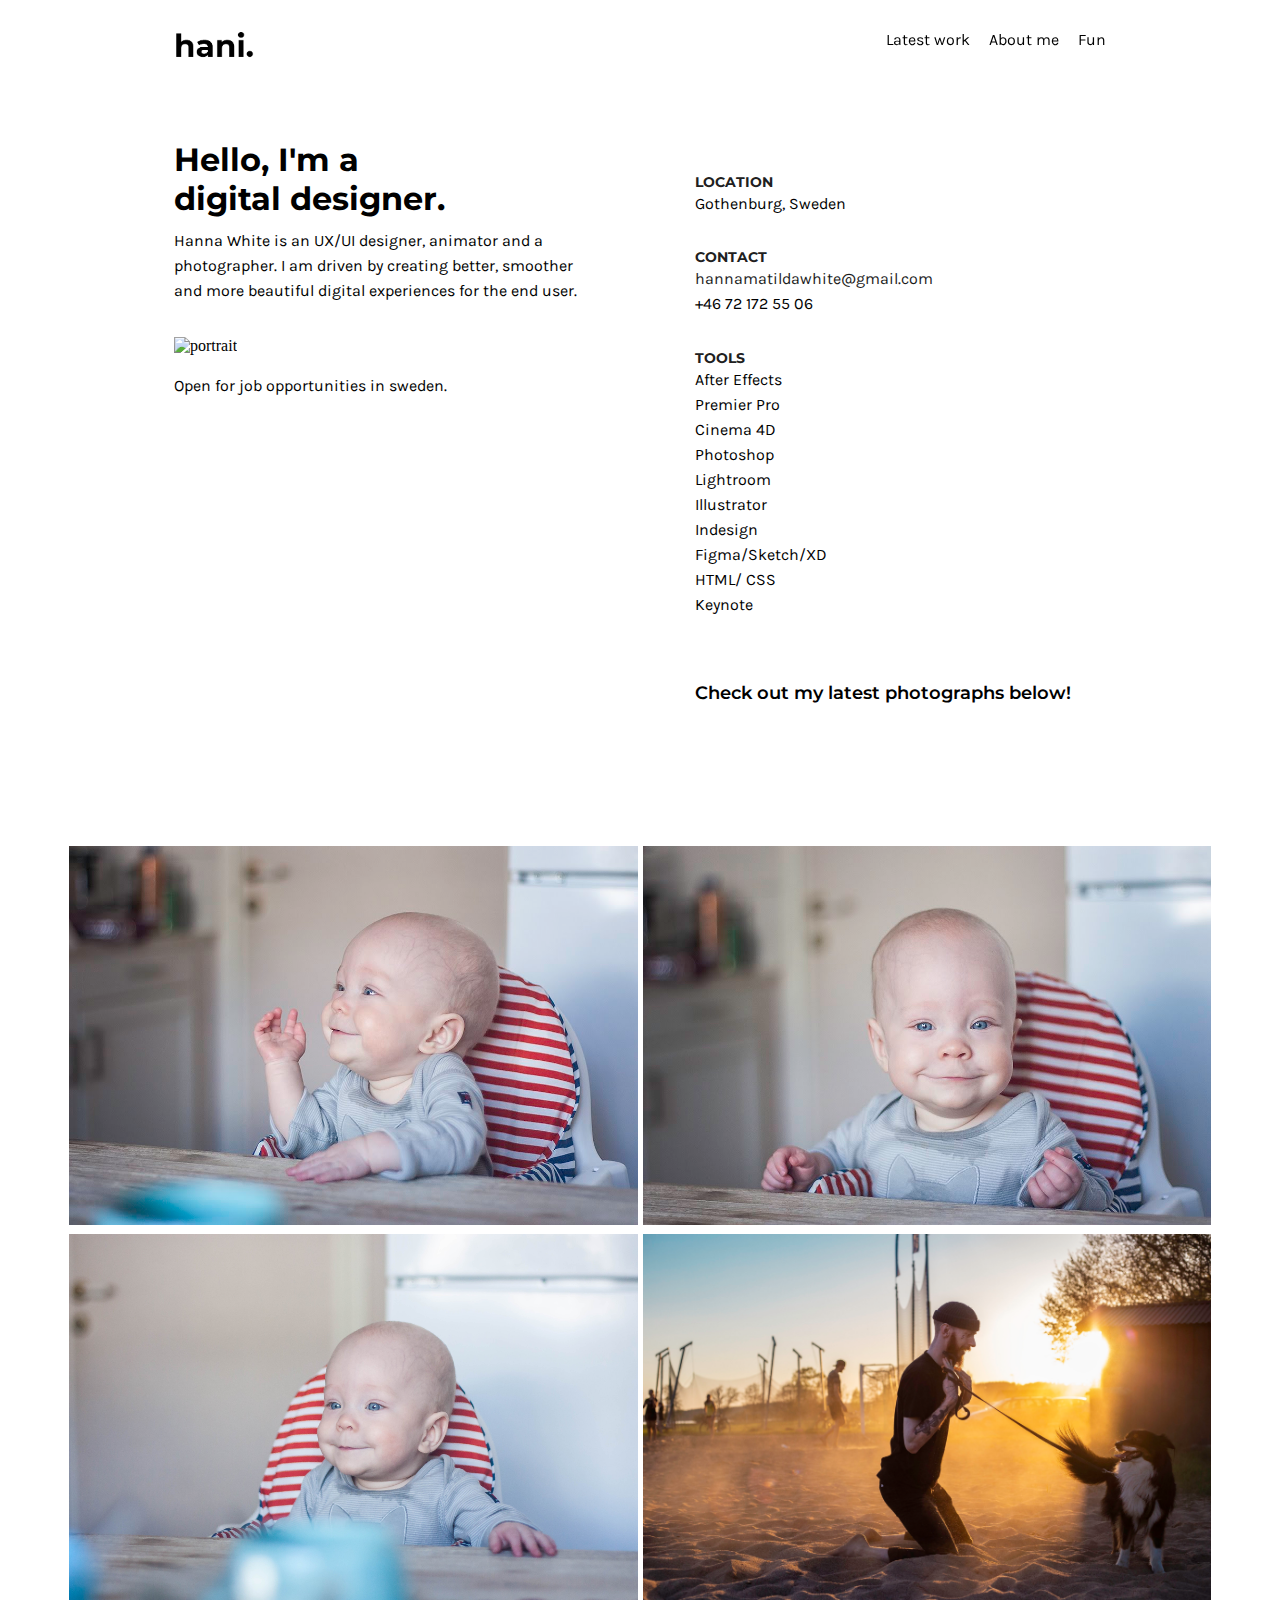
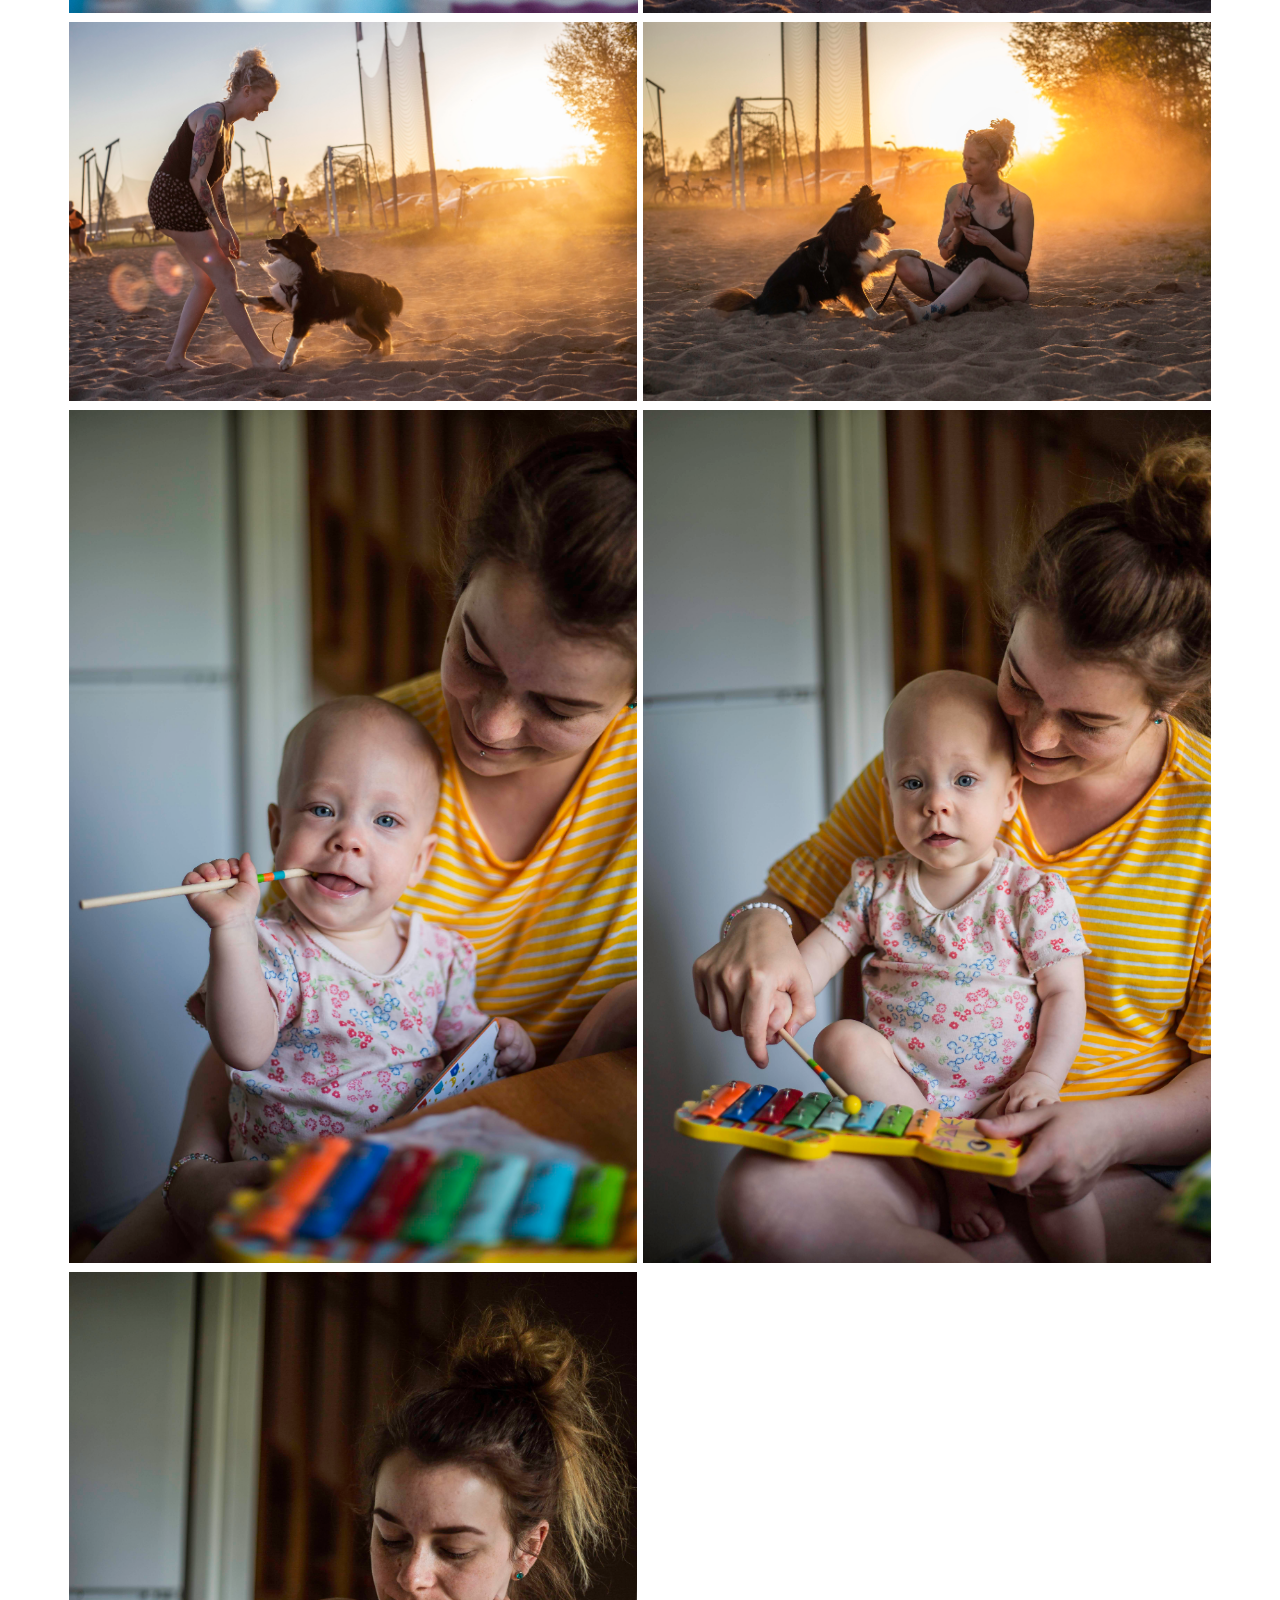
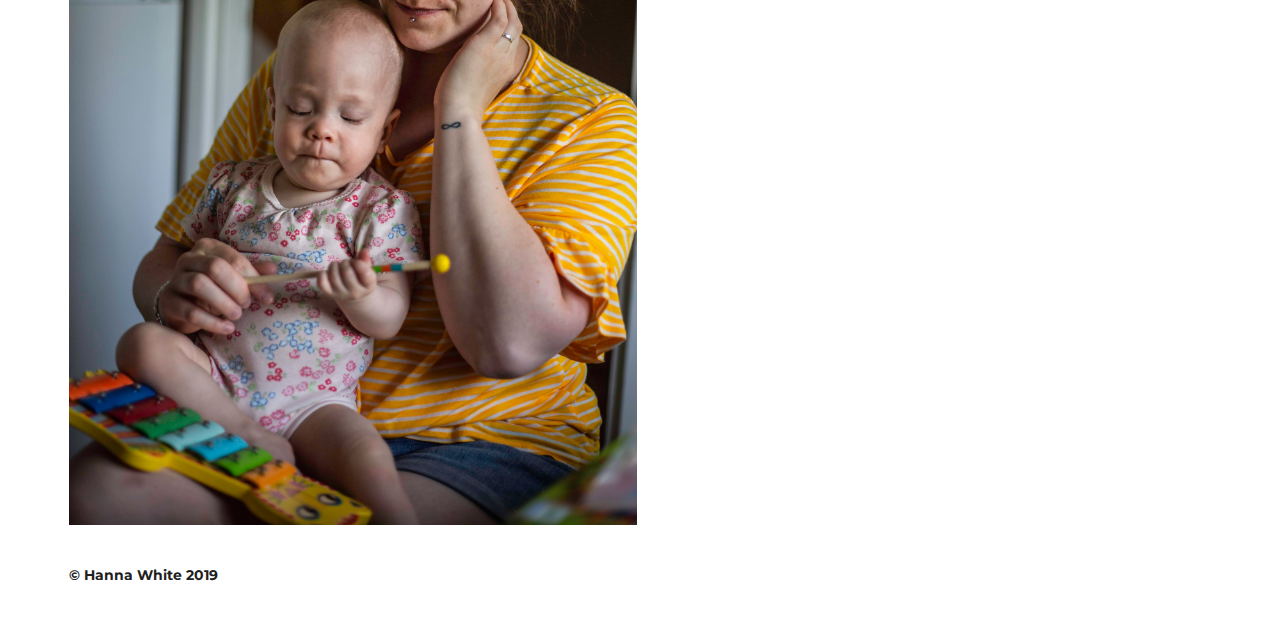
==== commit 3d1c5501: "text changes" ====
--- a/about-me.html
+++ b/about-me.html
@@ -60,7 +60,7 @@
 				</h1>
 
 				<p>
-					Hanna White is a UX/UI designer, animator and a photographer. I am
+					Hanna White is an UX/UI designer, animator and a photographer. I am
 					driven by creating better, smoother and more beautiful digital
 					experiences for the end user.
 				</p>
--- a/style.css
+++ b/style.css
@@ -1308,7 +1308,7 @@
 	.case_hero3 {
 		margin-top: 5vh;
 		background-size: cover;
-		height: 43vh;
+		height: 40vh;
 	}
 	.case_hero4 {
 		margin-top: 10vh;
@@ -1365,6 +1365,7 @@
 		background-size: cover;
 	}
 	.case_hero3 {
+		height: 35vh;
 		margin-top: 50px;
 		background-size: cover;
 	}
